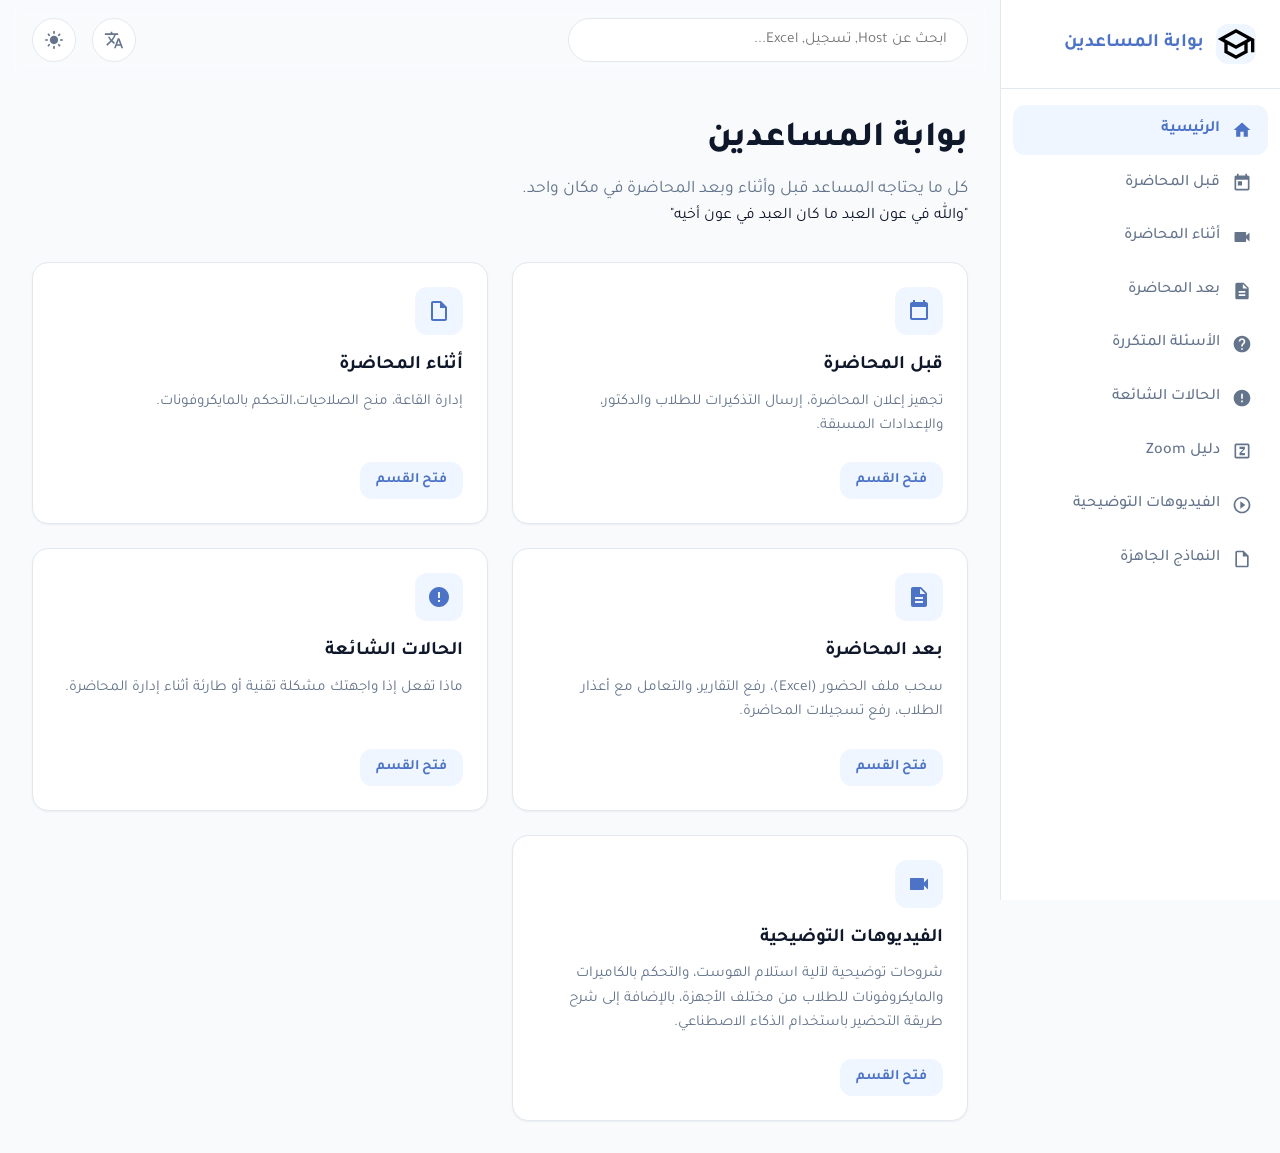
==== ميم/index.html @ 32f3542e "Update" ====
<!DOCTYPE html>
<html lang="ar" dir="rtl">
<head>
    <meta charset="UTF-8">
    <meta name="viewport" content="width=device-width, initial-scale=1.0">
    <title>بوابة المساعدين</title>
    <link rel="stylesheet" href="styles.css">
</head>
<body>

    <div class="app-container">
        
        <div class="overlay" id="dimOverlay"></div>

        <aside class="sidebar" id="sideNav">
            <div class="sidebar-header">
                <div class="sidebar-logo">
                    <svg viewBox="0 0 24 24"><path d="M12 3L1 9l4 2.18v6L12 21l7-3.82v-6l2-1.09V17h2V9L12 3zm6.82 6L12 12.72 5.18 9 12 5.28 18.82 9zM17 15.99l-5 2.73-5-2.73v-3.72l5 2.73 5-2.73v3.72z"/></svg>
                </div>
                <h2 data-i18n="portal_title">بوابة المساعدين</h2>
            </div>
            <ul class="sidebar-nav">
                <li class="nav-item active" data-target="home">
                    <svg viewBox="0 0 24 24"><path d="M10 20v-6h4v6h5v-8h3L12 3 2 12h3v8z"/></svg>
                    <span data-i18n="nav_home">الرئيسية</span>
                </li>
                <li class="nav-item" data-target="before-lecture">
                    <svg viewBox="0 0 24 24"><path d="M19 3h-1V1h-2v2H8V1H6v2H5c-1.1 0-1.99.9-1.99 2L3 19c0 1.1.89 2 2 2h14c1.1 0 2-.9 2-2V5c0-1.1-.9-2-2-2zm0 16H5V8h14v11zM7 10h5v5H7z"/></svg>
                    <span data-i18n="nav_before">قبل المحاضرة</span>
                </li>
                <li class="nav-item" data-target="during-lecture">
                    <svg viewBox="0 0 24 24"><path d="M17 10.5V7c0-.55-.45-1-1-1H4c-.55 0-1 .45-1 1v10c0 .55.45 1 1 1h12c.55 0 1-.45 1-1v-3.5l4 4v-11l-4 4z"/></svg>
                    <span data-i18n="nav_during">أثناء المحاضرة</span>
                </li>
                <li class="nav-item" data-target="after-lecture">
                    <svg viewBox="0 0 24 24"><path d="M14 2H6c-1.1 0-1.99.9-1.99 2L4 20c0 1.1.89 2 1.99 2H18c1.1 0 2-.9 2-2V8l-6-6zm2 16H8v-2h8v2zm0-4H8v-2h8v2zm-3-5V3.5L18.5 9H13z"/></svg>
                    <span data-i18n="nav_after">بعد المحاضرة</span>
                </li>
                <li class="nav-item" data-target="faq">
                    <svg viewBox="0 0 24 24"><path d="M12 2C6.48 2 2 6.48 2 12s4.48 10 10 10 10-4.48 10-10S17.52 2 12 2zm1 17h-2v-2h2v2zm2.07-7.75l-.9.92C13.45 12.9 13 13.5 13 15h-2v-.5c0-1.1.45-2.1 1.17-2.83l1.24-1.26c.37-.36.59-.86.59-1.41 0-1.1-.9-2-2-2s-2 .9-2 2H8c0-2.21 1.79-4 4-4s4 1.79 4 4c0 .88-.36 1.68-.93 2.25z"/></svg>
                    <span data-i18n="nav_faq">الأسئلة المتكررة</span>
                </li>
                <li class="nav-item" data-target="scenarios">
                    <svg viewBox="0 0 24 24"><path d="M12 2C6.48 2 2 6.48 2 12s4.48 10 10 10 10-4.48 10-10S17.52 2 12 2zm1 15h-2v-2h2v2zm0-4h-2V7h2v6z"/></svg>
                    <span data-i18n="nav_scenarios">الحالات الشائعة</span>
                </li>
                <li class="nav-item" data-target="zoom-guide">
                    <svg viewBox="0 0 24 24" fill="currentColor">
                        <path d="M19 3H5c-1.1 0-2 .9-2 2v14c0 1.1.9 2 2 2h14c1.1 0 2-.9 2-2V5c0-1.1-.9-2-2-2zm0 16H5V5h14v14z M9 7h6.5v2.5L11 14.5h4.5V17H9v-2.5L13.5 9.5H9V7z"/>
                    </svg>
                    <span data-i18n="nav_zoom">دليل Zoom</span>
                </li>
                <li class="nav-item" data-target="tutorial-videos">
                    <svg viewBox="0 0 24 24"><path d="M10 16.5l6-4.5-6-4.5v9zM12 2C6.48 2 2 6.48 2 12s4.48 10 10 10 10-4.48 10-10S17.52 2 12 2zm0 18c-4.41 0-8-3.59-8-8s3.59-8 8-8 8 3.59 8 8-3.59 8-8 8z"/></svg>
                    <span data-i18n="nav_videos">الفيديوهات التوضيحية</span>
                </li>
                <li class="nav-item" data-target="templates">
                    <svg viewBox="0 0 24 24"><path d="M14 2H6c-1.1 0-1.99.9-1.99 2L4 20c0 1.1.89 2 1.99 2H18c1.1 0 2-.9 2-2V8l-6-6zM6 20V4h7v5h5v11H6z"/></svg>
                    <span data-i18n="nav_templates">النماذج الجاهزة</span>
                </li>
            </ul>
        </aside>

        <main class="main-content">
            
            <header class="topbar">
                <button class="icon-btn menu-toggle" id="mobMenuBtn">
                    <svg viewBox="0 0 24 24"><path d="M3 18h18v-2H3v2zm0-5h18v-2H3v2zm0-7v2h18V6H3z"/></svg>
                </button>
                
                <div class="search-container">
                    <input type="text" class="search-input" id="searchField" data-i18n-placeholder="search_placeholder" placeholder="أبحث عن Host, تسجيل, Excel...">
                </div>

                <div class="topbar-actions">
                    <button class="icon-btn" id="btnLangSwitch" title="تغيير اللغة / Change Language">
                        <svg viewBox="0 0 24 24" fill="currentColor">
                            <path d="M12.87 15.07l-2.54-2.51.03-.03c1.74-1.94 2.98-4.17 3.71-6.53H17V4h-7V2H8v2H1v1.99h11.17C11.5 7.92 10.44 9.75 9 11.35 8.07 10.32 7.3 9.19 6.69 8h-2c.73 1.63 1.73 3.17 2.98 4.56l-5.09 5.02L4 19l5-5 3.11 3.11.76-2.04zM18.5 10h-2L12 22h2l1.12-3h4.75L21 22h2l-4.5-12zm-2.62 7l1.62-4.33L19.12 17h-3.24z"/>
                        </svg>
                    </button>

                    <button class="icon-btn" id="btnThemeSwitch" title="تبديل الوضع الليلي">
                        <svg class="sun-icon" viewBox="0 0 24 24"><path d="M12 7c-2.76 0-5 2.24-5 5s2.24 5 5 5 5-2.24 5-5-2.24-5-5-5zM2 13h2c.55 0 1-.45 1-1s-.45-1-1-1H2c-.55 0-1 .45-1 1s.45 1 1 1zm18 0h2c.55 0 1-.45 1-1s-.45-1-1-1h-2c-.55 0-1 .45-1 1s.45 1 1 1zM11 2v2c0 .55.45 1 1 1s1-.45 1-1V2c0-.55-.45-1-1-1s-1 .45-1 1zm0 18v2c0 .55.45 1 1 1s1-.45 1-1v-2c0-.55-.45-1-1-1s-1 .45-1 1zM5.99 4.58c-.39-.39-1.03-.39-1.41 0-.39.39-.39 1.03 0 1.41l1.06 1.06c.39.39 1.03.39 1.41 0 .39-.39.39-1.03 0-1.41L5.99 4.58zm12.37 12.37c-.39-.39-1.03-.39-1.41 0-.39.39-.39 1.03 0 1.41l1.06 1.06c.39.39 1.03.39 1.41 0 .39-.39.39-1.03 0-1.41l-1.06-1.06zm1.06-10.96c.39-.39.39-1.03 0-1.41-.39-.39-1.03-.39-1.41 0l-1.06 1.06c-.39.39-.39 1.03 0 1.41.39.39 1.03.39 1.41 0l1.06-1.06zM7.05 18.36c.39-.39.39-1.03 0-1.41-.39-.39-1.03-.39-1.41 0l-1.06 1.06c-.39.39-.39 1.03 0 1.41.39.39 1.03.39 1.41 0l1.06-1.06z"/></svg>
                    </button>
                </div>
            </header>

            <div class="pages-container">
                
                <div id="home" class="page-view active">
                    <div class="page-header">
                        <h1 data-i18n="home_title">بوابة المساعدين</h1>
                        <p data-i18n="home_desc">كل ما يحتاجه المساعد قبل وأثناء وبعد المحاضرة في مكان واحد.</p>
                        <ul data-i18n="home_quote">"والله في عون العبد ما كان العبد في عون أخيه"</ul>
                    </div>

                    <div class="cards-grid">
                        <div class="card">
                            <div class="card-icon"><svg viewBox="0 0 24 24"><path d="M19 3h-1V1h-2v2H8V1H6v2H5c-1.1 0-2 .9-2 2v14c0 1.1.9 2 2 2h14c1.1 0 2-.9 2-2V5c0-1.1-.9-2-2-2zm0 16H5V8h14v11z"/></svg></div>
                            <h3 class="card-title" data-i18n="nav_before">قبل المحاضرة</h3>
                            <p class="card-desc" data-i18n="card_before_desc">تجهيز إعلان المحاضرة، إرسال التذكيرات للطلاب والدكتور، والإعدادات المسبقة.</p>
                            <button class="card-btn" onclick="uiManager.goTo('before-lecture')" data-i18n="open_section">فتح القسم</button>
                        </div>
                        <div class="card">
                            <div class="card-icon"><svg viewBox="0 0 24 24"><path d="M14 2H6c-1.1 0-1.99.9-1.99 2L4 20c0 1.1.89 2 1.99 2H18c1.1 0 2-.9 2-2V8l-6-6zM6 20V4h7v5h5v11H6z"/></svg></div>
                            <h3 class="card-title" data-i18n="nav_during">أثناء المحاضرة</h3>
                            <p class="card-desc" data-i18n="card_during_desc">إدارة القاعة، منح الصلاحيات،التحكم بالمايكروفونات.</p>
                            <button class="card-btn" onclick="uiManager.goTo('during-lecture')" data-i18n="open_section">فتح القسم</button>
                        </div>
                        <div class="card">
                            <div class="card-icon"><svg viewBox="0 0 24 24"><path d="M14 2H6c-1.1 0-1.99.9-1.99 2L4 20c0 1.1.89 2 1.99 2H18c1.1 0 2-.9 2-2V8l-6-6zm2 16H8v-2h8v2zm0-4H8v-2h8v2zm-3-5V3.5L18.5 9H13z"/></svg></div>
                            <h3 class="card-title" data-i18n="nav_after">بعد المحاضرة</h3>
                            <p class="card-desc" data-i18n="card_after_desc">سحب ملف الحضور (Excel)، رفع التقارير، والتعامل مع أعذار الطلاب، رفع تسجيلات المحاضرة.</p>
                            <button class="card-btn" onclick="uiManager.goTo('after-lecture')" data-i18n="open_section">فتح القسم</button>
                        </div>
                        <div class="card">
                            <div class="card-icon"><svg viewBox="0 0 24 24"><path d="M12 2C6.48 2 2 6.48 2 12s4.48 10 10 10 10-4.48 10-10S17.52 2 12 2zm1 15h-2v-2h2v2zm0-4h-2V7h2v6z"/></svg></div>
                            <h3 class="card-title" data-i18n="nav_scenarios">الحالات الشائعة</h3>
                            <p class="card-desc" data-i18n="card_scenarios_desc">ماذا تفعل إذا واجهتك مشكلة تقنية أو طارئة أثناء إدارة المحاضرة.</p>
                            <button class="card-btn" onclick="uiManager.goTo('scenarios')" data-i18n="open_section">فتح القسم</button>
                        </div>
                        <div class="card">
                            <div class="card-icon"><svg viewBox="0 0 24 24"><path d="M17 10.5V7c0-.55-.45-1-1-1H4c-.55 0-1 .45-1 1v10c0 .55.45 1 1 1h12c.55 0 1-.45 1-1v-3.5l4 4v-11l-4 4z"/></svg></div>
                            <h3 class="card-title" data-i18n="nav_videos">فيديوهات توضيحية</h3>
                            <p class="card-desc" data-i18n="card_videos_desc">شروحات توضيحية لآلية استلام الهوست، والتحكم بالكاميرات والمايكروفونات للطلاب من مختلف الأجهزة، بالإضافة إلى شرح طريقة التحضير باستخدام الذكاء الاصطناعي.</p>
                            <button class="card-btn" onclick="uiManager.goTo('tutorial-videos')" data-i18n="open_section">فتح القسم</button>
                        </div>
                    </div>
                </div>

                <div id="before-lecture" class="page-view">
                    <div class="page-header">
                        <h1 data-i18n="before_page_title">قبل المحاضرة 📅</h1>
                        <p data-i18n="before_page_desc">قائمة المهام التي يجب إنجازها قبل بدء المحاضرة.</p>
                    </div>
                    <div class="cards-grid searchable-container">
                        <div class="card searchable">
                            <h3 class="card-title" data-i18n="reminders_title">إرسال التذكيرات</h3>
                            <ul style="list-style: disc; margin-right: 20px; color: var(--text-muted);">
                                <li data-i18n="reminders_l1">رسالة الإعلان: قبل المحاضرة بـ 24 ساعة.</li>
                                <li data-i18n="reminders_l2">ملصق التذكير الأول: صباح يوم المحاضرة.</li>
                                <li data-i18n="reminders_l3">ملصق التذكير الثاني: قبل المحاضرة بـ ساعة واحدة.</li>
                                <li data-i18n="reminders_l4">ملصق التذكير الثالث: قبل المحاضرة بـ نصف ساعة.</li>
                                <li data-i18n="reminders_l5">ملصق التذكير الرابع: عند بدء وقت المحاضرة.</li>
                            </ul>
                            <div class="note-box" data-i18n="reminders_note">
                                تأكد من إرسال التذكير على مجموعة الواتساب الرسمية للطلاب والبوابة الإلكتروني الخاصة بالجامعة.
                            </div>
                        </div>
                        <div class="card searchable">
                            <h3 class="card-title" data-i18n="zoom_link_title">رابط Zoom</h3>
                            <p class="card-desc" data-i18n="zoom_desc1">هل يجب إنشاء رابط Zoom جديد؟</p>
                            <p style="color: var(--text-muted);" data-i18n="zoom_desc2">لا، استخدم الرابط الثابت المخصص للمادة والذي تم تزويدك به من قبل الإدارة.</p>
                            <div class="alert-box" data-i18n="zoom_alert">
                                ممنوع مشاركة الرابط مع أي شخص خارج الدفعة.
                            </div>
                        </div>
                        <div class="card searchable">
                            <h3 class="card-title" data-i18n="talk_title">التحدث وعرض المادة</h3>
                            <p class="card-desc" data-i18n="talk_desc1">هل يطلب من المساعد التحدث؟</p>
                            <p style="color: var(--text-muted);" data-i18n="talk_desc2">دورك الأساسي هو الإدارة التقنية، التحدث يكون فقط للترحيب بالدكتور أو تنبيه الطلاب لأمر تقني.</p>
                            <div class="note-box" data-i18n="talk_note">
                                المادة العلمية (Presentation) يعرضها الدكتور من جهازه، إلا إذا طلب منك الدكتور مسبقاً عرضها نيابة عنه.
                            </div>
                        </div>
                        <div class="card searchable">
                            <h3 class="card-title" data-i18n="prep_title">التجهيز الشخصي</h3>
                            <ul style="list-style: disc; margin-right: 20px; color: var(--text-muted);">
                                <li data-i18n="prep_l1">التواجد في القاعة قبل خمس دقائق من الوقت الرسمي.</li>
                                <li data-i18n="prep_l2">التأكد من استقرار شبكة الإنترنت لديك.</li>
                            </ul>
                        </div>
                    </div>
                </div>

                <div id="during-lecture" class="page-view">
                    <div class="page-header">
                        <h1 data-i18n="during_page_title">أثناء المحاضرة 🎥</h1>
                        <p data-i18n="during_page_desc">الخطوات التنفيذية لضمان سير المحاضرة بسلاسة واحترافية.</p>
                    </div>
                    <div class="cards-grid searchable-container">
                        <div class="card searchable">
                            <div class="card-icon"><svg viewBox="0 0 24 24"><path d="M12 12c2.21 0 4-1.79 4-4s-1.79-4-4-4-4 1.79-4 4 1.79 4 4 4zm0 2c-2.67 0-8 1.34-8 4v2h16v-2c0-2.66-5.33-4-8-4z"/></svg></div>
                            <h3 class="card-title" data-i18n="host_auth_title">استلام ومنح الصلاحيات</h3>
                            <ul style="list-style: disc; margin-right: 20px; color: var(--text-muted);">
                                <li data-i18n="host_l1">تأكد أنك تمتلك صلاحية <strong>Host</strong> بمجرد دخولك القاعة.</li>
                                <li data-i18n="host_l2">عند دخول الدكتور، قم بالبحث عن اسمه فوراً وامنحه صلاحية <strong>Co-Host</strong>.</li>
                            </ul>
                        </div>
                        <div class="card searchable">
                            <div class="card-icon"><svg viewBox="0 0 24 24"><path d="M17 10.5V7c0-.55-.45-1-1-1H4c-.55 0-1 .45-1 1v10c0 .55.45 1 1 1h12c.55 0 1-.45 1-1v-3.5l4 4v-11l-4 4z"/></svg></div>
                            <h3 class="card-title" data-i18n="mic_cam_title">إغلاق الكاميرات والمايك</h3>
                            <ul style="list-style: disc; margin-right: 20px; color: var(--text-muted);">
                                <li data-i18n="mic_l1">اضغط على <strong>Host tools</strong> وتأكد من إزالة علامة الصح عن خيار <strong>"Unmute + Start video"</strong>.</li>
                                <li data-i18n="mic_l2">أغلق كاميرا أي طالب يفتحها بالخطأ فوراً من قائمة المشاركين.</li>
                            </ul>
                        </div>
                        <div class="card searchable">
                            <div class="card-icon"><svg viewBox="0 0 24 24"><path d="M12 2C6.48 2 2 6.48 2 12s4.48 10 10 10 10-4.48 10-10S17.52 2 12 2zm-2 14.5v-9l6 4.5-6 4.5z"/></svg></div>
                            <h3 class="card-title" data-i18n="record_title">التحكم بالتسجيل</h3>
                            <ul style="list-style: disc; margin-right: 20px; color: var(--text-muted);">
                                <li data-i18n="record_l1">تنبيه: رابط المحاضرة مُفعّل تلقائيًا لبدء التسجيل مع بداية وقت المحاضرة، لذا يُرجى عدم إيقاف التسجيل أو إيقافه يدويًا أثناء المحاضرة.</li>
                            </ul>
                            <div class="alert-box" data-i18n="record_alert">تأكد دائماً من ظهور أيقونة التسجيل الحمراء أعلى الشاشة.</div>
                        </div>
                        <div class="card searchable">
                            <div class="card-icon"><svg viewBox="0 0 24 24"><path d="M11.99 2C6.47 2 2 6.48 2 12s4.47 10 9.99 10C17.52 22 22 17.52 22 12S17.52 2 11.99 2zM12 20c-4.42 0-8-3.58-8-8s3.58-8 8-8 8 3.58 8 8-3.58 8-8 8zm.5-13H11v6l5.25 3.15.75-1.23-4.5-2.67z"/></svg></div>
                            <h3 class="card-title" data-i18n="end_5min_title">قبل نهاية المحاضرة بـ 5 دقائق</h3>
                            <p class="card-desc" data-i18n="end_desc">تأكد من أن صلاحية الهوست لا تزال معك.</p>
                            <div class="note-box" data-i18n="end_note">اكتب في الشات: "تذكير: تبقى 5 دقائق على نهاية الوقت، وأن الغرفة ستغلق تلقائيًا عند الدقيقة (59) من قبل وحدة الغرف الصوتية".</div>
                        </div>
                    </div>
                </div>

                <div id="after-lecture" class="page-view">
                    <div class="page-header">
                        <h1 data-i18n="after_page_title">بعد المحاضرة 📄</h1>
                        <p data-i18n="after_page_desc">الإجراءات الإدارية وتوثيق البيانات.</p>
                    </div>
                    <div class="cards-grid searchable-container">
                        <div class="card searchable">
                            <h3 class="card-title" data-i18n="excel_title">استخراج ملف الحضور (Excel)</h3>
                            <li data-i18n="excel_note_title"><strong>ملاحظات:</strong></li>
                            <ul><li data-i18n="excel_note_1">·توجد قناة في تيليجرام تُرفع فيها ملفات الحضور بصيغة Excel</li></ul>
                            <p class="card-desc" data-i18n="excel_desc">يتم الاعتماد على ملف الحضور في تعبئة التقرير</p>
                            <a href="https://t.me/+c8zBc__w1xg5NDM0" target="_blank" class="card-btn" data-i18n="excel_btn">الإنضمام لقناة التيلقرام</a>
                        </div>
                        <div class="card searchable">
                            <h3 class="card-title" data-i18n="reports_title">رفع التقارير</h3>
                            <p class="card-desc" data-i18n="reports_desc">قم بتعبئة نموذج التقرير الخاص بالمقرر، وارفق ملف الغياب والحضور.</p>
                            <div class="alert-box" data-i18n="reports_alert">يجب رفع التقرير خلال 24 ساعة كحد أقصى من انتهاء المحاضرة للأمين.</div>
                        </div>
                        <div class="card searchable">
                            <h3 class="card-title" data-i18n="upload_records_title">رفع التسجيلات</h3>
                            <p class="card-desc" data-i18n="upload_desc1">في وصف مجموعة المقرر ستجد روابط التسجيلات المرئية والصوتية الخاصة بالقسم.</p>
                            <p class="card-desc" data-i18n="upload_desc2">انسخ رابط التسجيل المطلوب، ثم أرفقه في نموذج التسجيلات، وأرفقه في مجموعة المقرر .</p>
                            <div class="alert-box">
                                <li data-i18n="upload_alert1"> يظهر كود المقرر في بداية عنوان التسجيل، والرقم الموجود في البداية يمثل رقم المحاضرة.</li>
                                <li data-i18n="upload_alert2"> في حال عدم العثور على رابط التسجيل، أبلغ أمين القسم ليتم رفع طلب التسجيل ضمن قائمة النواقص.</li>
                             </div>
                        </div>
                        <div class="card searchable">
                            <h3 class="card-title" data-i18n="excuses_title">إدارة الأعذار</h3>
                            <p class="card-desc" data-i18n="excuses_desc">أي طالب يقدم عذراً أثناء المحاضرة (مشكلة تقنية، انقطاع كهرباء)، قم بتسجيله في قسم "الملاحظات" داخل التقرير ليتم مراجعته.</p>
                        </div>
                    </div>
                </div>

                <div id="faq" class="page-view">
                    <div class="page-header">
                        <h1 data-i18n="faq_page_title">الأسئلة المتكررة ❓</h1>
                        <p data-i18n="faq_page_desc">إجابات سريعة للأسئلة الأكثر شيوعاً بين المساعدين.</p>
                    </div>
                    
                    <div class="accordion searchable-container">
                        <div class="accordion-item searchable">
                            <button class="accordion-header">
                                <span data-i18n="faq_q1">هل يمكنني مغادرة الاجتماع قبل الدكتور؟</span>
                                <svg viewBox="0 0 24 24"><path d="M7.41 8.59L12 13.17l4.59-4.58L18 10l-6 6-6-6 1.41-1.41z"/></svg>
                            </button>
                            <div class="accordion-content">
                                <div class="accordion-content-inner" data-i18n="faq_a1">
                                    يُمنع تماماً مغادرة الاجتماع قبل خروج الدكتور وإغلاق القاعة للجميع (End Meeting for All). المساعد هو أول من يدخل وآخر من يخرج.
                                </div>
                            </div>
                        </div>
                        <div class="accordion-item searchable">
                            <button class="accordion-header">
                                <span data-i18n="faq_q2">ماذا أفعل إذا انقطع الإنترنت لدي وأنا Host؟</span>
                                <svg viewBox="0 0 24 24"><path d="M7.41 8.59L12 13.17l4.59-4.58L18 10l-6 6-6-6 1.41-1.41z"/></svg>
                            </button>
                            <div class="accordion-content">
                                <div class="accordion-content-inner" data-i18n="faq_a2">
                                    نظام Zoom سيقوم بنقل صلاحية الـ Host تلقائياً للدكتور (لأنه Co-Host). حاول العودة سريعاً للقاعة واطلب من الغرف الصوتية إرجاع الصلاحية لك عبر المجموعة المخصصة للمشكلات.
                                </div>
                            </div>
                        </div>
                        <div class="accordion-item searchable">
                            <button class="accordion-header">
                                <span data-i18n="faq_q3">كيف أتعامل مع طالب يكتب تعليقات غير لائقة؟</span>
                                <svg viewBox="0 0 24 24"><path d="M7.41 8.59L12 13.17l4.59-4.58L18 10l-6 6-6-6 1.41-1.41z"/></svg>
                            </button>
                            <div class="accordion-content">
                                <div class="accordion-content-inner" data-i18n="faq_a3">
                                    قم بإزالة الطالب من القاعة فوراً (Remove) من قائمة المشاركين، والتقط صورة شاشة (Screenshot) للمحادثة، وارفقها في التقرير مع اسم الطالب للإدارة.
                                </div>
                            </div>
                        </div>
                    </div>
                </div>

                <div id="scenarios" class="page-view">
                    <div class="page-header">
                        <h1 data-i18n="scenarios_page_title">ماذا أفعل إذا... 📌</h1>
                        <p data-i18n="scenarios_page_desc">دليل الاستجابة السريعة للمواقف الطارئة.</p>
                    </div>
                    <div class="cards-grid searchable-container">
                        <div class="card searchable">
                            <h3 class="card-title" data-i18n="scen_t1">طالب فتح الكاميرا بالخطأ</h3>
                            <p class="card-desc" data-i18n="scen_d1">اذهب لقائمة Participants، ابحث عن رمز الكاميرا المفعلة واضغط "Stop Video".</p>
                        </div>
                        <div class="card searchable">
                            <h3 class="card-title" data-i18n="scen_t2">الدكتور لم يدخل الاجتماع</h3>
                            <p class="card-desc" data-i18n="scen_d2">انتظر 10 دقائق، أرسل رسالة تذكير لطيفة للدكتور على الواتساب. إذا لم يرد بعد 20 دقيقة، بلغ الإدارة واطلب من الطلاب الانتظار.</p>
                        </div>
                        <div class="card searchable">
                            <h3 class="card-title" data-i18n="scen_t3">مشكلة في مشاركة العرض</h3>
                            <p class="card-desc" data-i18n="scen_d3">تأكد أنك منحت الدكتور صلاحية Co-Host أو تأكد من إعدادات المشاركة: Security > Allow Participants to Share Screen.</p>
                        </div>
                        <div class="card searchable">
                            <h3 class="card-title" data-i18n="scen_t4">مشكلة في المايك (صدى صوت)</h3>
                            <p class="card-desc" data-i18n="scen_d4">يحدث ذلك غالباً لوجود أكثر من جهاز مفتوح في نفس المكان، اطلب من الجميع الميوت (Mute All) باستثناء الدكتور.</p>
                        </div>
                        <div class="card searchable">
                            <h3 class="card-title" data-i18n="scen_t5">لم يظهر ملف Excel لتقرير الحضور</h3>
                            <p class="card-desc" data-i18n="scen_d5">بلغ أمين القسم، ثم يقوم برفع طلب الملف ضمن النواقص في المجموعة المخصصة لذلك من قِبل وحدة الغرف الصوتية.</p>
                        </div>
                    </div>
                </div>

                <div id="zoom-guide" class="page-view">
                    <div class="page-header">
                        <h1 data-i18n="zoom_page_title">دليل أزرار Zoom 📚</h1>
                        <p data-i18n="zoom_page_desc">شرح مختصر لوظائف الواجهة.</p>
                    </div>
                    
                    <div class="cards-grid searchable-container">
                        <div class="card searchable">
                            <div class="zoom-key" style="color: #ef4444;">
                              <svg viewBox="0 0 24 24"><path d="M12 2C6.48 2 2 6.48 2 12s4.48 10 10 10 10-4.48 10-10S17.52 2 12 2zm1 15h-2v-2h2v2zm0-4h-2V7h2v6z"/></svg>
                              <span style="color: #ef4444;"><strong>Host</strong></span>
                        </div>
                        <p class="card-desc" data-i18n="z_host_desc">لاستلام صلاحية <strong>الهوست</strong> أدخل الرمز الموحد: <strong>147369</strong>.</p>
                        <div class="note-box" data-i18n="z_host_note">الفرق بين Host وCo-Host:<br><ul><strong>Host:</strong> يمتلك كامل صلاحيات إدارة الاجتماع، مثل التحكم بالمايكات والكاميرات، إدارة الشات، التسجيل، وإنهاء الاجتماع.</ul><br><ul><strong>Co-Host:</strong> يساعد في إدارة الاجتماع، ويملك معظم صلاحيات الهوست، لكنه لا يستطيع تغيير إعدادات الاجتماع الأساسية أو إنهاءه بالكامل.</ul></div>
                        </div>
                    
                        <div class="card searchable">
                            <div class="zoom-key">
                                <svg viewBox="0 0 24 24"><path d="M12 14c1.66 0 2.99-1.34 2.99-3L15 5c0-1.66-1.34-3-3-3S9 3.34 9 5v6c0 1.66 1.34 3 3 3zm5.3-3c0 3-2.54 5.1-5.3 5.1S6.7 14 6.7 11H5c0 3.41 2.72 6.23 6 6.72V21h2v-3.28c3.28-.48 6-3.3 6-6.72h-1.7z"/></svg>
                                <span>Mute / Unmute</span>
                            </div>
                            <p class="card-desc" data-i18n="z_mute_desc">لفتح وإغلاق المايكروفون الخاص بك. استخدم السهم بجانبه لتغيير إعدادات السماعات والمايك.</p>
                        </div>

                        <div class="card searchable">
                            <div class="zoom-key">
                                <svg viewBox="0 0 24 24"><path d="M16 11c1.66 0 2.99-1.34 2.99-3S17.66 5 16 5c-1.66 0-3 1.34-3 3s1.34 3 3 3zm-8 0c1.66 0 2.99-1.34 2.99-3S9.66 5 8 5C6.34 5 5 6.34 5 8s1.34 3 3 3zm0 2c-2.33 0-7 1.17-7 3.5V19h14v-2.5c0-2.33-4.67-3.5-7-3.5zm8 0c-.29 0-.62.02-.97.05 1.16.84 1.97 1.97 1.97 3.45V19h6v-2.5c0-2.33-4.67-3.5-7-3.5z"/></svg>
                                <span>Participants</span>
                            </div>
                            <p class="card-desc" data-i18n="z_part_desc">لفتح قائمة المشاركين. من هنا يمكنك استخدام أزرار <strong>Mute All</strong> والبحث عن أسماء الطلاب والدكتور.</p>
                        </div>

                        <div class="card searchable">
                            <div class="zoom-key">
                                <svg viewBox="0 0 24 24"><path d="M12 14c1.66 0 2.99-1.34 2.99-3L15 5c0-1.66-1.34-3-3-3S9 3.34 9 5v6c0 1.66 1.34 3 3 3zm5.3-3c0 3-2.54 5.1-5.3 5.1S6.7 14 6.7 11H5c0 3.41 2.72 6.23 6 6.72V21h2v-3.28c3.28-.48 6-3.3 6-6.72h-1.7z"/></svg>
                                <span>Start Share</span>
                            </div>
                            <p class="card-desc" data-i18n="z_share_desc">لبدء مشاركة الشاشة <br> <strong>Screen sharing</strong> لمشاركة الشاشة بالكامل </p>
                        </div>

                        <div class="card searchable">
                            <div class="zoom-key" style="color: #ef4444;">
                                <svg viewBox="0 0 24 24"><path d="M12 2C6.47 2 2 6.47 2 12s4.47 10 10 10 10-4.47 10-10S17.53 2 12 2zm5 13.59L15.59 17 12 13.41 8.41 17 7 15.59 10.59 12 7 8.41 8.41 7 12 10.59 15.59 7 17 8.41 13.41 12 17 15.59z"/></svg>
                                <span style="color: #ef4444;">End Meeting</span>
                            </div>
                            <p class="card-desc" data-i18n="z_end_desc">الزر الأحمر الزاوية لإنهاء القاعة. اختر دائماً <strong>End Meeting for All</strong> لإخراج الجميع وإغلاق القاعة رسمياً.</p>
                        </div>
                    </div>
                </div>

                <div id="tutorial-videos" class="page-view">
                    <div class="page-header">
                        <h1 data-i18n="videos_page_title">الفيديوهات التوضيحية 🎥</h1>
                        <p data-i18n="videos_page_desc">شروحات مرئية لحل المشاكل التقنية مقسمة حسب نوع الجهاز.</p>
                    </div>
                    
                <div class="accordion searchable-container">
   
    <div class="accordion-item searchable">
        <button class="accordion-header">
            <span data-i18n="vid_acc1">شروحات أجهزة Apple</span>
            <svg viewBox="0 0 24 24"><path d="M7.41 8.59L12 13.17l4.59-4.58L18 10l-6 6-6-6 1.41-1.41z"/></svg>
        </button>
        <div class="accordion-content">
            <div class="accordion-content-inner">
                <div class="card" style="margin-top: 15px;">
                    <h3 class="card-title" data-i18n="vid_c1_t1">طريقة أخذ الـHost وإغلاق المايك والكاميرا للطلاب</h3>
                    <p class="card-desc" data-i18n="vid_c1_d1">شرح خطوة بخطوة لكيفية الانضمام في الآيفون.</p>
                    <button class="card-btn open-video-modal" data-video="video/ايفون.mp4" data-i18n="vid_btn">شاهد الفيديو</button>
                    
                    <p class="card-desc" data-i18n="vid_c1_d2" style="margin-top: 15px;">شرح خطوة بخطوة لكيفية الانضمام في الآيباد.</p>
                    <button class="card-btn open-video-modal" data-video="video/ايباد.mp4" data-i18n="vid_btn">شاهد الفيديو</button>
                </div>
            </div>
        </div>
    </div>

    <div class="accordion-item searchable">
        <button class="accordion-header">
            <span data-i18n="vid_acc2">شروحات أجهزة Android</span>
            <svg viewBox="0 0 24 24"><path d="M7.41 8.59L12 13.17l4.59-4.58L18 10l-6 6-6-6 1.41-1.41z"/></svg>
        </button>
        <div class="accordion-content">
            <div class="accordion-content-inner">
                <div class="card" style="margin-top: 15px;">
                    <h3 class="card-title" data-i18n="vid_c2_t1">طريقة أخذ الـHost وإغلاق المايك والكاميرا للطلاب</h3>
                    <p class="card-desc" data-i18n="vid_c2_d1">شرح خطوة بخطوة لكيفية الانضمام في الجوال.</p>
                    <button class="card-btn open-video-modal" data-video="video/جوال.mp4" data-i18n="vid_btn">شاهد الفيديو</button>
                    
                    <p class="card-desc" data-i18n="vid_c2_d2" style="margin-top: 15px;">شرح خطوة بخطوة لكيفية الانضمام في التابلت.</p>
                    <button class="card-btn open-video-modal" data-video="video/تابلت.mp4" data-i18n="vid_btn">شاهد الفيديو</button>
                </div>
            </div>
        </div>
    </div>

    <div class="accordion-item searchable">
        <button class="accordion-header">
            <span data-i18n="vid_acc3">شروحات اللابتوب (Windows)</span>
            <svg viewBox="0 0 24 24"><path d="M7.41 8.59L12 13.17l4.59-4.58L18 10l-6 6-6-6 1.41-1.41z"/></svg>
        </button>
        <div class="accordion-content">
            <div class="accordion-content-inner">
                <div class="card" style="margin-top: 15px;">
                    <h3 class="card-title" data-i18n="vid_c3_t1">طريقة أخذ الـHost وإغلاق المايك والكاميرا للطلاب</h3>
                    <p class="card-desc" data-i18n="vid_c3_d1">شرح خطوة بخطوة لكيفية الانضمام من جهاز الكمبيوتر.</p>
                    <button class="card-btn open-video-modal" data-video="video/لابتوب.mp4" data-i18n="vid_btn">شاهد الفيديو</button>
                </div>
            </div>
        </div>
    </div>

    <div class="accordion-item searchable">
        <button class="accordion-header">
            <span data-i18n="vid_acc4">شرح لطريقة التحضير بإستخدام الذكاء الاصطناعي</span>
            <svg viewBox="0 0 24 24"><path d="M7.41 8.59L12 13.17l4.59-4.58L18 10l-6 6-6-6 1.41-1.41z"/></svg>
        </button>
        <div class="accordion-content">
            <div class="accordion-content-inner">
                <div class="card" style="margin-top: 15px;">
                    <p class="card-desc" data-i18n="vid_c4_d1"><strong>ملف الكود المستخدم في الشرح</strong></p>
                    <a href="https://drive.google.com/uc?export=download&id=1Ry-OUg_gLHtKJjv931es1dcL2YW9od3x" class="card-btn" download data-i18n="vid_btn_down"> تنزيل الملف</a>
                    
                    <p class="card-desc" data-i18n="vid_c4_d2" style="margin-top: 15px;"><strong>شرح توضيحي خطوة بخطوة لكيفية التحضير</strong></p>
                    <button class="card-btn open-video-modal" data-video="video/شرح التحضير.mp4" data-i18n="vid_btn">شاهد الفيديو</button>
                </div>
            </div>
        </div>
    </div>
</div>
</div>

                <div id="templates" class="page-view">
                    <div class="page-header">
                        <h1 data-i18n="templates_page_title">النماذج الجاهزة 📝</h1>
                        <p data-i18n="templates_page_desc">انسخ النماذج بضغطة زر.</p>
                    </div>
                    
                    <div class="cards-grid searchable-container">
                        
                        <div class="card searchable">
                            <h3 class="card-title" data-i18n="tpl_t1">إعلان المحاضرة</h3>
                            <div id="msgBlock1" data-i18n="tpl_b1" style="white-space: pre-wrap; background: var(--bg-hover); padding: 12px; border-radius: 8px; margin-bottom: 16px; color: var(--text-main); font-size: 0.95rem; border: 1px dashed var(--border-color);">*            *`📢 إعـــــــــلان` 📢*

*🔸 محاضرات يوم:*

*🔹 القسم* : 
*🔸 المرحلة* : 
*🔹 المادة* : 
*🔸 `كود المادة:`*
*🔸الدكتور* : 
*🔹الوقت* : 
*🔸 القاعة* : 
*🔹 مدة المحاضرة* :  

*الرابط* 🔗


🔒 : Meeting ID : 
Passcode :
</div>
                            <button class="card-btn" onclick="copyBoxData(this, 'msgBlock1')">
                                <svg viewBox="0 0 24 24" style="width: 18px; height: 18px; fill: currentColor; margin-left: 5px;"><path d="M16 1H4c-1.1 0-2 .9-2 2v14h2V3h12V1zm3 4H8c-1.1 0-2 .9-2 2v14c0 1.1.9 2 2 2h11c1.1 0 2-.9 2-2V7c0-1.1-.9-2-2-2zm0 16H8V7h11v14z"/></svg>
                                <span data-i18n="copy_text">نسخ النص</span>
                            </button>
                        </div>

                        <div class="card searchable">
                            <h3 class="card-title" data-i18n="tpl_t2">تقرير المحاضرة المعتاد</h3>
                            <div id="msgBlock2" data-i18n="tpl_b2" style="white-space: pre-wrap; background: var(--bg-hover); padding: 12px; border-radius: 8px; margin-bottom: 16px; color: var(--text-main); font-size: 0.95rem; border: 1px dashed var(--border-color);">*📄تقرير محاضرة :* 
*♦️المرحلة:*
*♦️القسم:*
*♦️أمين القسم :*
*♦️اسم المادة :*
*♦️كود المادة :*
*♦️مساعد المادة :*
___________
*▫️اليوم:* 
*▫️التاريخ :*
*▫️ الدكتور :*
 *رقم المحاضرة:*
*▫️موعد المحاضرة:*
*▪️القاعة:*
___________
▪️ *حالة المحاضره (هل تمت أو لا):*
▫️ *حضر الدكتور في(وقته، تأخر):* 
▪️ *النت (ضعيف،ممتاز،جيد):* 
▫️ *عرض المادة (تم،لا):*

*ملاحظات:*

 ___________
*ملاحظات الغياب:*
 *▫️ العدد الكلي :*
*▪️عدد الحضور :*
 *▪️عدد الغياب  :* 
⏲️ *تصنيف الغياب*⏲
1️⃣ *الغياب بدون عذر* : 


2️⃣ *الغائب بعذر* : 


3️⃣ *الحاضرين أقل من الوقت* : 


*والله ولي التوفيق* 
</div>
                            <button class="card-btn" onclick="copyBoxData(this, 'msgBlock2')">
                                <svg viewBox="0 0 24 24" style="width: 18px; height: 18px; fill: currentColor; margin-left: 5px;"><path d="M16 1H4c-1.1 0-2 .9-2 2v14h2V3h12V1zm3 4H8c-1.1 0-2 .9-2 2v14c0 1.1.9 2 2 2h11c1.1 0 2-.9 2-2V7c0-1.1-.9-2-2-2zm0 16H8V7h11v14z"/></svg>
                                <span data-i18n="copy_text">نسخ النص</span>
                            </button>
                        </div>

                        <div class="card searchable">
                              <h3 class="card-title" data-i18n="tpl_t3">تقرير الغياب</h3>
                   <div id="msgBlock3" data-i18n="tpl_b3" style="white-space: pre-wrap; background: var(--bg-hover); padding: 12px; border-radius: 8px; margin-bottom: 16px; color: var(--text-main); font-size: 0.95rem; border: 1px dashed var(--border-color);">*📄 تقرير غياب :* 

*🔹القسم :*
*🔹أمينة القسم:* 
*🔹نائبة الأمينة القسم:*
*🔹المادة:* 
*🔹مساعد المادة:* 
➖➖➖➖➖➖➖➖
*▫️اليوم :* 
*▫️التاريخ:* 
*▫️رقم المحاضرة :* 
➖➖➖➖➖➖➖➖
*♦️اسماء الغائبين بغير عذر :*

*♦️ الحاضرين أقل من الوقت المحسوب :* 

➖➖➖➖➖➖➖➖➖➖➖➖
*❗ لكل غياب خصم [ 2 ]  درجات*
*❗الغياب 3 محاضرات يُدرج  في قائمة الإنذار*
*❗الغياب 4 محاضرات يؤدي إلى الحرمان*
`⚠️ نؤكد على الالتزام التام بالحضور وتحمّل المسؤولية الأكاديمية`
📩 في حال وجود عذر:
يُقدم إلى أمينة القسم
@
</div>
                  <button class="card-btn" onclick="copyBoxData(this, 'msgBlock3')">
                      <svg viewBox="0 0 24 24" style="width: 18px; height: 18px; fill: currentColor; margin-left: 5px;"><path d="M16 1H4c-1.1 0-2 .9-2 2v14h2V3h12V1zm3 4H8c-1.1 0-2 .9-2 2v14c0 1.1.9 2 2 2h11c1.1 0 2-.9 2-2V7c0-1.1-.9-2-2-2zm0 16H8V7h11v14z"/></svg>
                      <span data-i18n="copy_text">نسخ النص</span>
                      </button>
                    </div>


                    </div>
                </div>

                <div id="search-results-view" class="page-view">
                    <div class="page-header">
                        <h1 data-i18n="search_page_title">نتائج البحث 🔍</h1>
                        <p id="searchStatusInfo" data-i18n="search_status_initial">يتم عرض النتائج...</p>
                    </div>
                    <div id="resultsGridArea" class="cards-grid">
                        </div>
                </div>

            </div>
        </main>
    </div>

    <div id="videoModal" class="custom-video-modal">
        <div class="modal-content-box">
            <span class="close-modal-btn">&times;</span>
            <video id="modalVideoPlayer" controls muted playsinline>
                <source src="" type="video/mp4">
                <span data-i18n="video_not_supported">متصفحك لا يدعم تشغيل الفيديوهات.</span>
            </video>
        </div>
    </div>

    <button class="back-to-top" id="btnScrollUp" title="العودة للأعلى">
        <svg viewBox="0 0 24 24" width="24" height="24" fill="currentColor"><path d="M4 12l1.41 1.41L11 7.83V20h2V7.83l5.58 5.59L20 12l-8-8-8 8z"/></svg>
    </button>

    <script src="script.js"></script>
</body>
</html>
---- ميم/styles.css ----
@import url('https://fonts.googleapis.com/css2?family=Tajawal:wght@300;400;500;700;800&display=swap');

:root {
    --bg-body: #f8fafc;
    --bg-surface: #ffffff;
    --bg-sidebar: #ffffff;
    --bg-hover: #f1f5f9;
    --text-main: #0f172a;
    --text-muted: #64748b;
    --primary-color: #4d73c7;
    --primary-hover: #2d4a99;
    --primary-light: #eff6ff;
    --border-color: #e2e8f0;
    --shadow-sm: 0 1px 2px 0 rgba(0, 0, 0, 0.05);
    --shadow-md: 0 4px 6px -1px rgba(0, 0, 0, 0.1), 0 2px 4px -1px rgba(0, 0, 0, 0.06);
    --shadow-lg: 0 10px 15px -3px rgba(0, 0, 0, 0.1), 0 4px 6px -2px rgba(0, 0, 0, 0.05);
    --note-bg: #fffbeb;
    --note-border: #f59e0b;
    --alert-bg: #fef2f2;
    --alert-border: #ef4444;
    --radius-md: 12px;
    --radius-lg: 16px;
    --transition: all 0.3s cubic-bezier(0.4, 0, 0.2, 1);
}

[data-theme="dark"] {
    --bg-body: #0f172a;
    --bg-surface: #1e293b;
    --bg-sidebar: #1e293b;
    --bg-hover: #334155;
    --text-main: #f8fafc;
    --text-muted: #94a3b8;
    --primary-color: #668ece;
    --primary-hover: #6595d0;
    --primary-light: #364674;
    --border-color: #334155;
    --shadow-sm: 0 1px 2px 0 rgba(0, 0, 0, 0.5);
    --shadow-md: 0 4px 6px -1px rgba(0, 0, 0, 0.4);
    --note-bg: #422006;
    --note-border: #f59e0b;
    --alert-bg: #450a0a;
    --alert-border: #ef4444;
}
* {
    margin: 0;
    padding: 0;
    box-sizing: border-box;
    font-family: 'Tajawal', system-ui, -apple-system, sans-serif;
}

body {
    background-color: var(--bg-body);
    color: var(--text-main);
    line-height: 1.6;
    overflow-x: hidden;
    transition: background-color var(--transition), color var(--transition);
}

a { text-decoration: none; color: inherit; }
ul { list-style: none; }
button { cursor: pointer; border: none; background: none; font-family: inherit; }

.app-container {
    display: flex;
    min-height: 100vh;
}

.sidebar {
    width: 280px;
    background-color: var(--bg-sidebar);
    border-left: 1px solid var(--border-color);
    position: fixed;
    top: 0;
    bottom: 0;
    right: 0;
    z-index: 100;
    display: flex;
    flex-direction: column;
    transition: transform var(--transition), background-color var(--transition);
}

.sidebar-header {
    padding: 24px;
    border-bottom: 1px solid var(--border-color);
    display: flex;
    align-items: center;
    gap: 12px;
}

.sidebar-logo {
    width: 40px;
    height: 40px;
    background: var(--primary-light);
    color: var(--primary-color);
    border-radius: var(--radius-md);
    display: flex;
    align-items: center;
    justify-content: center;
}

.sidebar-header h2 {
    font-size: 1.2rem;
    font-weight: 700;
    color: var(--primary-color);
}

.sidebar-nav {
    padding: 16px 12px;
    flex-grow: 1;
    overflow-y: auto;
}

.nav-item {
    display: flex;
    align-items: center;
    gap: 12px;
    padding: 12px 16px;
    margin-bottom: 4px;
    border-radius: var(--radius-md);
    color: var(--text-muted);
    font-weight: 500;
    transition: var(--transition);
    cursor: pointer;
}

.nav-item svg { width: 20px; height: 20px; fill: currentColor; }

.nav-item:hover {
    background-color: var(--bg-hover);
    color: var(--text-main);
}

.nav-item.active {
    background-color: var(--primary-light);
    color: var(--primary-color);
    font-weight: 700;
}

.main-content {
    flex-grow: 1;
    margin-right: 280px; 
    display: flex;
    flex-direction: column;
    min-height: 100vh;
}

.topbar {
    height: 80px;
    background-color: var(--bg-body);
    position: sticky;
    top: 0;
    z-index: 90;
    display: flex;
    align-items: center;
    justify-content: space-between;
    padding: 0 32px;
    backdrop-filter: blur(10px);
    background-color: rgba(var(--bg-body), 0.8);
}

.search-container {
    position: relative;
    width: 100%;
    max-width: 400px;
}

.search-container svg {
    position: absolute;
    right: 16px;
    top: 50%;
    transform: translateY(-50%);
    width: 20px;
    height: 20px;
    fill: var(--text-muted);
}

.search-input {
    width: 100%;
    padding: 12px 20px 12px 48px;
    border-radius: 30px;
    border: 1px solid var(--border-color);
    background-color: var(--bg-surface);
    color: var(--text-main);
    font-size: 0.95rem;
    outline: none;
    transition: var(--transition);
}

.search-input:focus {
    border-color: var(--primary-color);
    box-shadow: 0 0 0 3px var(--primary-light);
}

.topbar-actions {
    display: flex;
    align-items: center;
    gap: 16px;
}

.icon-btn {
    width: 44px;
    height: 44px;
    border-radius: 50%;
    background-color: var(--bg-surface);
    border: 1px solid var(--border-color);
    color: var(--text-muted);
    display: flex;
    align-items: center;
    justify-content: center;
    transition: var(--transition);
}

.icon-btn:hover {
    color: var(--primary-color);
    border-color: var(--primary-color);
}

.icon-btn svg { width: 20px; height: 20px; fill: currentColor; }

.menu-toggle { display: none; }

.pages-container {
    padding: 32px;
    flex-grow: 1;
}

.cards-grid {
    display: grid;
    grid-template-columns: repeat(auto-fill, minmax(300px, 1fr));
    gap: 24px;
    margin-top: 24px;
}

.card {
    background-color: var(--bg-surface);
    border: 1px solid var(--border-color);
    border-radius: var(--radius-lg);
    padding: 24px;
    box-shadow: var(--shadow-sm);
    transition: var(--transition);
    display: flex;
    flex-direction: column;
    height: 100%;
}

.custom-video-modal {
    display: none; 
    position: fixed;
    z-index: 9999;
    left: 0;
    top: 0;
    width: 100%;
    height: 100%;
    background-color: rgba(0, 0, 0, 0.7); 
    backdrop-filter: blur(5px); 
    align-items: center;
    justify-content: center;
    opacity: 0;
    transition: opacity 0.3s ease;
}

/* إظهار النافذة */
.custom-video-modal.show-modal {
    display: flex;
    opacity: 1;
}

.modal-content-box {
    position: relative;
    background-color: #ffffff; 
    border-radius: 12px;
    padding: 20px;
    padding-top: 40px;
    width: 90%;
    max-width: 800px;
    box-shadow: 0 10px 30px rgba(0, 0, 0, 0.5);
    text-align: center;
}

@media (prefers-color-scheme: dark) {
    .modal-content-box {
        background-color: #1e1e1e; 
        box-shadow: 0 10px 30px rgba(0, 0, 0, 0.8);
    }
}


.close-modal-btn {
    position: absolute;
    top: 10px;
    right: 15px;
    color: #888;
    font-size: 28px;
    font-weight: bold;
    cursor: pointer;
    transition: color 0.2s ease;
}

.close-modal-btn:hover {
    color: #ff4757; 
}

#modalVideoPlayer {
    width: 100%;
    height: auto; 
    max-height: 80vh; 
    object-fit: contain; 
    border-radius: 8px;
    background-color: #000;
    outline: none;
    display: block; 
}

.card:hover {
    transform: translateY(-5px);
    box-shadow: var(--shadow-md);
    border-color: var(--primary-light);
}

.card-icon {
    width: 48px;
    height: 48px;
    background-color: var(--primary-light);
    color: var(--primary-color);
    border-radius: var(--radius-md);
    display: flex;
    align-items: center;
    justify-content: center;
    margin-bottom: 16px;
}

.card-icon svg { width: 24px; height: 24px; fill: currentColor; }

.card-title {
    font-size: 1.2rem;
    font-weight: 700;
    margin-bottom: 8px;
    color: var(--text-main);
}

.card-desc {
    color: var(--text-muted);
    font-size: 0.95rem;
    margin-bottom: 24px;
    flex-grow: 1;
}

.card-btn {
    display: inline-flex;
    align-items: center;
    gap: 8px;
    background-color: var(--primary-light);
    color: var(--primary-color);
    padding: 10px 16px;
    border-radius: var(--radius-md);
    font-weight: 600;
    font-size: 0.9rem;
    transition: var(--transition);
    align-self: flex-start;
}

.card-btn:hover {
    background-color: var(--primary-color);
    color: #fff;
}

.note-box {
    background-color: var(--note-bg);
    border-right: 4px solid var(--note-border);
    padding: 16px;
    border-radius: 8px 0 0 8px;
    margin-top: 16px;
    font-size: 0.9rem;
    color: var(--text-main);
}

.alert-box {
    background-color: var(--alert-bg);
    border-right: 4px solid var(--alert-border);
    padding: 16px;
    border-radius: 8px 0 0 8px;
    margin-top: 16px;
    font-size: 0.9rem;
    color: var(--text-main);
}

.accordion {
    margin-top: 24px;
    display: flex;
    flex-direction: column;
    gap: 16px;
}

.accordion-item {
    background-color: var(--bg-surface);
    border: 1px solid var(--border-color);
    border-radius: var(--radius-md);
    overflow: hidden;
}

.accordion-header {
    width: 100%;
    text-align: right;
    padding: 20px;
    font-size: 1.1rem;
    font-weight: 600;
    color: var(--text-main);
    display: flex;
    justify-content: space-between;
    align-items: center;
    background: none;
    transition: var(--transition);
}

.accordion-header:hover { background-color: var(--bg-hover); }

.accordion-header svg {
    width: 20px; height: 20px; fill: var(--text-muted);
    transition: transform 0.3s ease;
}

.accordion-item.active .accordion-header svg { transform: rotate(180deg); }

.accordion-content {
    max-height: 0;
    overflow: hidden;
    transition: max-height 0.3s ease-out;
    background-color: var(--bg-surface);
}

.accordion-content-inner {
    padding: 0 20px 20px 20px;
    color: var(--text-muted);
    line-height: 1.8;
}

.page-header {
    margin-bottom: 32px;
    animation: fadeInDown 0.5s ease-out;
}

.page-header h1 {
    font-size: 2.2rem;
    font-weight: 800;
    color: var(--text-main);
    margin-bottom: 8px;
}

.page-header p {
    font-size: 1.1rem;
    color: var(--text-muted);
}

.back-to-top {
    position: fixed;
    bottom: 30px;
    left: 30px;
    width: 50px;
    height: 50px;
    border-radius: 50%;
    background-color: var(--primary-color);
    color: white;
    display: flex;
    align-items: center;
    justify-content: center;
    box-shadow: var(--shadow-lg);
    opacity: 0;
    visibility: hidden;
    transition: var(--transition);
    z-index: 99;
}

.back-to-top.visible {
    opacity: 1;
    visibility: visible;
}

.back-to-top:hover {
    transform: translateY(-5px);
    background-color: var(--primary-hover);
}

.page-view {
    display: none;
    animation: fadeIn 0.4s ease-out;
}

.page-view.active { display: block; }

.overlay {
    position: fixed; top: 0; left: 0; right: 0; bottom: 0;
    background-color: rgba(0,0,0,0.5); z-index: 95;
    display: none; opacity: 0; transition: opacity 0.3s ease;
}

@media (max-width: 992px) {
    .sidebar { transform: translateX(100%); } 
    .sidebar.open { transform: translateX(0); box-shadow: var(--shadow-lg); }
    .main-content { margin-right: 0; }
    .menu-toggle { display: flex; }
    .overlay.active { display: block; opacity: 1; }
    .topbar { padding: 0 16px; }
    .pages-container { padding: 24px 16px; }
}

@keyframes fadeIn { from { opacity: 0; transform: translateY(10px); } to { opacity: 1; transform: translateY(0); } }
@keyframes fadeInDown { from { opacity: 0; transform: translateY(-10px); } to { opacity: 1; transform: translateY(0); } }

.zoom-key {
    display: flex; align-items: center; gap: 12px; padding: 12px;
    background: var(--bg-hover); border-radius: 8px; margin-bottom: 8px;
}
.zoom-key svg { width: 24px; height: 24px; fill: var(--text-main); }
.zoom-key span { font-weight: 600; font-family: monospace; }

[dir="ltr"] .sidebar {
    right: auto;
    left: 0;
    border-left: none;
    border-right: 1px solid var(--border-color);
}
[dir="ltr"] .main-content {
    margin-right: 0;
    margin-left: 280px;
}
[dir="ltr"] .search-container svg {
    right: auto;
    left: 16px;
}
[dir="ltr"] .search-input {
    padding: 12px 48px 12px 20px;
}
[dir="ltr"] .note-box, 
[dir="ltr"] .alert-box {
    border-right: none;
    border-left: 4px solid var(--note-border);
    border-radius: 0 8px 8px 0;
}
[dir="ltr"] .accordion-header {
    text-align: left;
}
[dir="ltr"] ul[style*="margin-right"] {
    margin-right: 0 !important;
    margin-left: 20px !important;
}

@media (max-width: 992px) {
    [dir="ltr"] .sidebar { transform: translateX(-100%); }
    [dir="ltr"] .sidebar.open { transform: translateX(0); }
    [dir="ltr"] .main-content { margin-left: 0; }
}

.custom-video-modal {
    display: none; 
    position: fixed;
    z-index: 9999;
    left: 0;
    top: 0;
    width: 100%;
    height: 100%;
    background-color: rgba(0, 0, 0, 0.7); 
    backdrop-filter: blur(5px); 
    align-items: center;
    justify-content: center;
    opacity: 0;
    transition: opacity 0.3s ease;
}

.custom-video-modal.show-modal {
    display: flex;
    opacity: 1;
}

.modal-content-box {
    position: relative;
    background-color: #ffffff; 
    border-radius: 12px;
    padding: 20px;
    padding-top: 40px;
    width: 90%;
    max-width: 800px;
    box-shadow: 0 10px 30px rgba(0, 0, 0, 0.5);
    text-align: center;
}

@media (prefers-color-scheme: dark) {
    .modal-content-box {
        background-color: #1e1e1e; 
        box-shadow: 0 10px 30px rgba(0, 0, 0, 0.8);
    }
}
[data-theme="dark"] .modal-content-box {
    background-color: var(--bg-card, #1e1e1e);
}

.close-modal-btn {
    position: absolute;
    top: 10px;
    right: 15px;
    color: #888;
    font-size: 28px;
    font-weight: bold;
    cursor: pointer;
    transition: color 0.2s ease;
}

.close-modal-btn:hover {
    color: #ff4757;
}

#modalVideoPlayer {
    width: 100%;
    max-height: 70vh;
    border-radius: 8px;
    background-color: #000;
    outline: none;
}
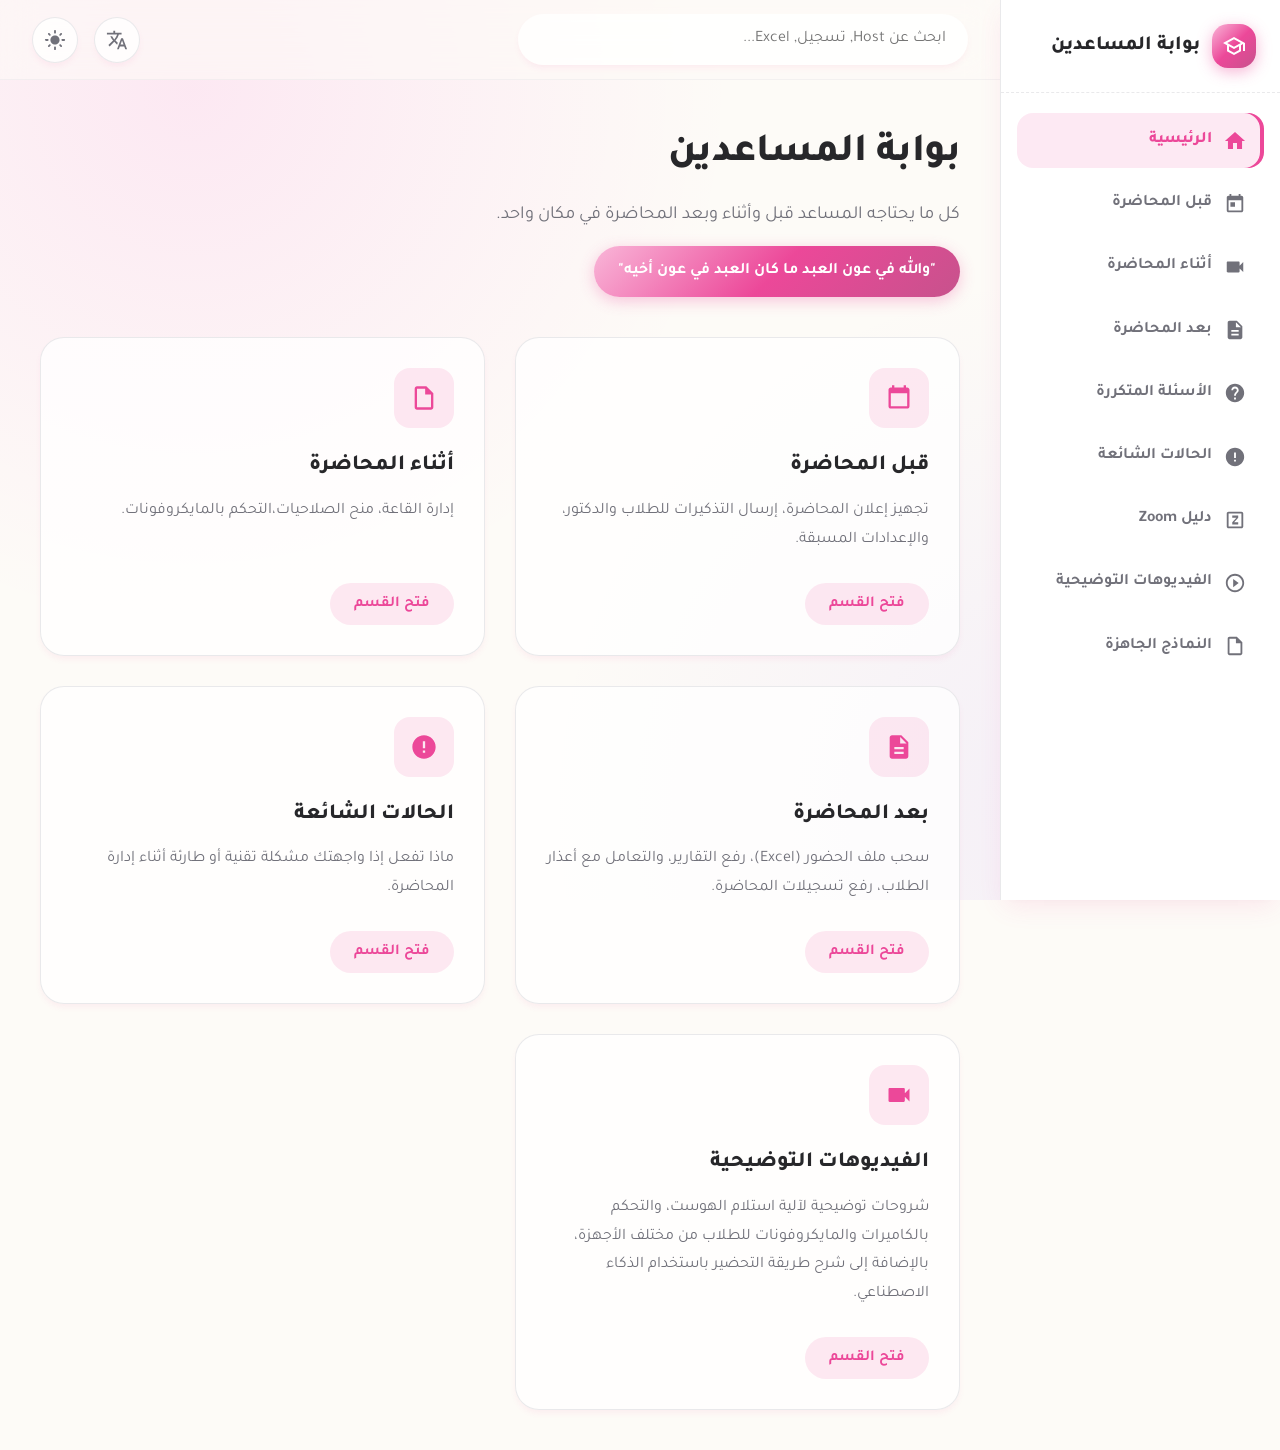
==== commit 0199d5ac: "Update" ====
--- a/ميم/index.html
+++ b/ميم/index.html
@@ -91,7 +91,7 @@
                     <div class="page-header">
                         <h1 data-i18n="home_title">بوابة المساعدين</h1>
                         <p data-i18n="home_desc">كل ما يحتاجه المساعد قبل وأثناء وبعد المحاضرة في مكان واحد.</p>
-                        <ul data-i18n="home_quote">"والله في عون العبد ما كان العبد في عون أخيه"</ul>
+                        <ul data-i18n="home_quote" class="quote-text">"والله في عون العبد ما كان العبد في عون أخيه"</ul>
                     </div>
 
                     <div class="cards-grid">
@@ -136,7 +136,7 @@
                     <div class="cards-grid searchable-container">
                         <div class="card searchable">
                             <h3 class="card-title" data-i18n="reminders_title">إرسال التذكيرات</h3>
-                            <ul style="list-style: disc; margin-right: 20px; color: var(--text-muted);">
+                            <ul class="custom-list">
                                 <li data-i18n="reminders_l1">رسالة الإعلان: قبل المحاضرة بـ 24 ساعة.</li>
                                 <li data-i18n="reminders_l2">ملصق التذكير الأول: صباح يوم المحاضرة.</li>
                                 <li data-i18n="reminders_l3">ملصق التذكير الثاني: قبل المحاضرة بـ ساعة واحدة.</li>
@@ -150,7 +150,7 @@
                         <div class="card searchable">
                             <h3 class="card-title" data-i18n="zoom_link_title">رابط Zoom</h3>
                             <p class="card-desc" data-i18n="zoom_desc1">هل يجب إنشاء رابط Zoom جديد؟</p>
-                            <p style="color: var(--text-muted);" data-i18n="zoom_desc2">لا، استخدم الرابط الثابت المخصص للمادة والذي تم تزويدك به من قبل الإدارة.</p>
+                            <p class="custom-list-text" data-i18n="zoom_desc2">لا، استخدم الرابط الثابت المخصص للمادة والذي تم تزويدك به من قبل الإدارة.</p>
                             <div class="alert-box" data-i18n="zoom_alert">
                                 ممنوع مشاركة الرابط مع أي شخص خارج الدفعة.
                             </div>
@@ -158,14 +158,14 @@
                         <div class="card searchable">
                             <h3 class="card-title" data-i18n="talk_title">التحدث وعرض المادة</h3>
                             <p class="card-desc" data-i18n="talk_desc1">هل يطلب من المساعد التحدث؟</p>
-                            <p style="color: var(--text-muted);" data-i18n="talk_desc2">دورك الأساسي هو الإدارة التقنية، التحدث يكون فقط للترحيب بالدكتور أو تنبيه الطلاب لأمر تقني.</p>
+                            <p class="custom-list-text" data-i18n="talk_desc2">دورك الأساسي هو الإدارة التقنية، التحدث يكون فقط للترحيب بالدكتور أو تنبيه الطلاب لأمر تقني.</p>
                             <div class="note-box" data-i18n="talk_note">
                                 المادة العلمية (Presentation) يعرضها الدكتور من جهازه، إلا إذا طلب منك الدكتور مسبقاً عرضها نيابة عنه.
                             </div>
                         </div>
                         <div class="card searchable">
                             <h3 class="card-title" data-i18n="prep_title">التجهيز الشخصي</h3>
-                            <ul style="list-style: disc; margin-right: 20px; color: var(--text-muted);">
+                            <ul class="custom-list">
                                 <li data-i18n="prep_l1">التواجد في القاعة قبل خمس دقائق من الوقت الرسمي.</li>
                                 <li data-i18n="prep_l2">التأكد من استقرار شبكة الإنترنت لديك.</li>
                             </ul>
@@ -182,7 +182,7 @@
                         <div class="card searchable">
                             <div class="card-icon"><svg viewBox="0 0 24 24"><path d="M12 12c2.21 0 4-1.79 4-4s-1.79-4-4-4-4 1.79-4 4 1.79 4 4 4zm0 2c-2.67 0-8 1.34-8 4v2h16v-2c0-2.66-5.33-4-8-4z"/></svg></div>
                             <h3 class="card-title" data-i18n="host_auth_title">استلام ومنح الصلاحيات</h3>
-                            <ul style="list-style: disc; margin-right: 20px; color: var(--text-muted);">
+                            <ul class="custom-list">
                                 <li data-i18n="host_l1">تأكد أنك تمتلك صلاحية <strong>Host</strong> بمجرد دخولك القاعة.</li>
                                 <li data-i18n="host_l2">عند دخول الدكتور، قم بالبحث عن اسمه فوراً وامنحه صلاحية <strong>Co-Host</strong>.</li>
                             </ul>
@@ -190,7 +190,7 @@
                         <div class="card searchable">
                             <div class="card-icon"><svg viewBox="0 0 24 24"><path d="M17 10.5V7c0-.55-.45-1-1-1H4c-.55 0-1 .45-1 1v10c0 .55.45 1 1 1h12c.55 0 1-.45 1-1v-3.5l4 4v-11l-4 4z"/></svg></div>
                             <h3 class="card-title" data-i18n="mic_cam_title">إغلاق الكاميرات والمايك</h3>
-                            <ul style="list-style: disc; margin-right: 20px; color: var(--text-muted);">
+                            <ul class="custom-list">
                                 <li data-i18n="mic_l1">اضغط على <strong>Host tools</strong> وتأكد من إزالة علامة الصح عن خيار <strong>"Unmute + Start video"</strong>.</li>
                                 <li data-i18n="mic_l2">أغلق كاميرا أي طالب يفتحها بالخطأ فوراً من قائمة المشاركين.</li>
                             </ul>
@@ -198,7 +198,7 @@
                         <div class="card searchable">
                             <div class="card-icon"><svg viewBox="0 0 24 24"><path d="M12 2C6.48 2 2 6.48 2 12s4.48 10 10 10 10-4.48 10-10S17.52 2 12 2zm-2 14.5v-9l6 4.5-6 4.5z"/></svg></div>
                             <h3 class="card-title" data-i18n="record_title">التحكم بالتسجيل</h3>
-                            <ul style="list-style: disc; margin-right: 20px; color: var(--text-muted);">
+                            <ul class="custom-list">
                                 <li data-i18n="record_l1">تنبيه: رابط المحاضرة مُفعّل تلقائيًا لبدء التسجيل مع بداية وقت المحاضرة، لذا يُرجى عدم إيقاف التسجيل أو إيقافه يدويًا أثناء المحاضرة.</li>
                             </ul>
                             <div class="alert-box" data-i18n="record_alert">تأكد دائماً من ظهور أيقونة التسجيل الحمراء أعلى الشاشة.</div>
@@ -326,9 +326,9 @@
                     
                     <div class="cards-grid searchable-container">
                         <div class="card searchable">
-                            <div class="zoom-key" style="color: #ef4444;">
+                            <div class="zoom-key alert-text">
                               <svg viewBox="0 0 24 24"><path d="M12 2C6.48 2 2 6.48 2 12s4.48 10 10 10 10-4.48 10-10S17.52 2 12 2zm1 15h-2v-2h2v2zm0-4h-2V7h2v6z"/></svg>
-                              <span style="color: #ef4444;"><strong>Host</strong></span>
+                              <span><strong>Host</strong></span>
                         </div>
                         <p class="card-desc" data-i18n="z_host_desc">لاستلام صلاحية <strong>الهوست</strong> أدخل الرمز الموحد: <strong>147369</strong>.</p>
                         <div class="note-box" data-i18n="z_host_note">الفرق بين Host وCo-Host:<br><ul><strong>Host:</strong> يمتلك كامل صلاحيات إدارة الاجتماع، مثل التحكم بالمايكات والكاميرات، إدارة الشات، التسجيل، وإنهاء الاجتماع.</ul><br><ul><strong>Co-Host:</strong> يساعد في إدارة الاجتماع، ويملك معظم صلاحيات الهوست، لكنه لا يستطيع تغيير إعدادات الاجتماع الأساسية أو إنهاءه بالكامل.</ul></div>
@@ -359,9 +359,9 @@
                         </div>
 
                         <div class="card searchable">
-                            <div class="zoom-key" style="color: #ef4444;">
+                            <div class="zoom-key alert-text">
                                 <svg viewBox="0 0 24 24"><path d="M12 2C6.47 2 2 6.47 2 12s4.47 10 10 10 10-4.47 10-10S17.53 2 12 2zm5 13.59L15.59 17 12 13.41 8.41 17 7 15.59 10.59 12 7 8.41 8.41 7 12 10.59 15.59 7 17 8.41 13.41 12 17 15.59z"/></svg>
-                                <span style="color: #ef4444;">End Meeting</span>
+                                <span>End Meeting</span>
                             </div>
                             <p class="card-desc" data-i18n="z_end_desc">الزر الأحمر الزاوية لإنهاء القاعة. اختر دائماً <strong>End Meeting for All</strong> لإخراج الجميع وإغلاق القاعة رسمياً.</p>
                         </div>
@@ -460,7 +460,7 @@
                         
                         <div class="card searchable">
                             <h3 class="card-title" data-i18n="tpl_t1">إعلان المحاضرة</h3>
-                            <div id="msgBlock1" data-i18n="tpl_b1" style="white-space: pre-wrap; background: var(--bg-hover); padding: 12px; border-radius: 8px; margin-bottom: 16px; color: var(--text-main); font-size: 0.95rem; border: 1px dashed var(--border-color);">*            *`📢 إعـــــــــلان` 📢*
+                            <div id="msgBlock1" class="template-box" data-i18n="tpl_b1">* *`📢 إعـــــــــلان` 📢*
 
 *🔸 محاضرات يوم:*
 
@@ -487,25 +487,21 @@
 
                         <div class="card searchable">
                             <h3 class="card-title" data-i18n="tpl_t2">تقرير المحاضرة المعتاد</h3>
-                            <div id="msgBlock2" data-i18n="tpl_b2" style="white-space: pre-wrap; background: var(--bg-hover); padding: 12px; border-radius: 8px; margin-bottom: 16px; color: var(--text-main); font-size: 0.95rem; border: 1px dashed var(--border-color);">*📄تقرير محاضرة :* 
-*♦️المرحلة:*
+                            <div id="msgBlock2" class="template-box" data-i18n="tpl_b2">*📄تقرير محاضرة :* *♦️المرحلة:*
 *♦️القسم:*
 *♦️أمين القسم :*
 *♦️اسم المادة :*
 *♦️كود المادة :*
 *♦️مساعد المادة :*
 ___________
-*▫️اليوم:* 
-*▫️التاريخ :*
+*▫️اليوم:* *▫️التاريخ :*
 *▫️ الدكتور :*
  *رقم المحاضرة:*
 *▫️موعد المحاضرة:*
 *▪️القاعة:*
 ___________
 ▪️ *حالة المحاضره (هل تمت أو لا):*
-▫️ *حضر الدكتور في(وقته، تأخر):* 
-▪️ *النت (ضعيف،ممتاز،جيد):* 
-▫️ *عرض المادة (تم،لا):*
+▫️ *حضر الدكتور في(وقته، تأخر):* ▪️ *النت (ضعيف،ممتاز،جيد):* ▫️ *عرض المادة (تم،لا):*
 
 *ملاحظات:*
 
@@ -513,8 +509,7 @@
 *ملاحظات الغياب:*
  *▫️ العدد الكلي :*
 *▪️عدد الحضور :*
- *▪️عدد الغياب  :* 
-⏲️ *تصنيف الغياب*⏲
+ *▪️عدد الغياب  :* ⏲️ *تصنيف الغياب*⏲
 1️⃣ *الغياب بدون عذر* : 
 
 
@@ -524,8 +519,7 @@
 3️⃣ *الحاضرين أقل من الوقت* : 
 
 
-*والله ولي التوفيق* 
-</div>
+*والله ولي التوفيق* </div>
                             <button class="card-btn" onclick="copyBoxData(this, 'msgBlock2')">
                                 <svg viewBox="0 0 24 24" style="width: 18px; height: 18px; fill: currentColor; margin-left: 5px;"><path d="M16 1H4c-1.1 0-2 .9-2 2v14h2V3h12V1zm3 4H8c-1.1 0-2 .9-2 2v14c0 1.1.9 2 2 2h11c1.1 0 2-.9 2-2V7c0-1.1-.9-2-2-2zm0 16H8V7h11v14z"/></svg>
                                 <span data-i18n="copy_text">نسخ النص</span>
@@ -534,23 +528,13 @@
 
                         <div class="card searchable">
                               <h3 class="card-title" data-i18n="tpl_t3">تقرير الغياب</h3>
-                   <div id="msgBlock3" data-i18n="tpl_b3" style="white-space: pre-wrap; background: var(--bg-hover); padding: 12px; border-radius: 8px; margin-bottom: 16px; color: var(--text-main); font-size: 0.95rem; border: 1px dashed var(--border-color);">*📄 تقرير غياب :* 
-
-*🔹القسم :*
-*🔹أمينة القسم:* 
-*🔹نائبة الأمينة القسم:*
-*🔹المادة:* 
-*🔹مساعد المادة:* 
-➖➖➖➖➖➖➖➖
-*▫️اليوم :* 
-*▫️التاريخ:* 
-*▫️رقم المحاضرة :* 
-➖➖➖➖➖➖➖➖
+                   <div id="msgBlock3" class="template-box" data-i18n="tpl_b3">*📄 تقرير غياب :* *🔹القسم :*
+*🔹أمينة القسم:* *🔹نائبة الأمينة القسم:*
+*🔹المادة:* *🔹مساعد المادة:* ➖➖➖➖➖➖➖➖
+*▫️اليوم :* *▫️التاريخ:* *▫️رقم المحاضرة :* ➖➖➖➖➖➖➖➖
 *♦️اسماء الغائبين بغير عذر :*
 
-*♦️ الحاضرين أقل من الوقت المحسوب :* 
-
-➖➖➖➖➖➖➖➖➖➖➖➖
+*♦️ الحاضرين أقل من الوقت المحسوب :* ➖➖➖➖➖➖➖➖➖➖➖➖
 *❗ لكل غياب خصم [ 2 ]  درجات*
 *❗الغياب 3 محاضرات يُدرج  في قائمة الإنذار*
 *❗الغياب 4 محاضرات يؤدي إلى الحرمان*
--- a/ميم/styles.css
+++ b/ميم/styles.css
@@ -1,46 +1,74 @@
 @import url('https://fonts.googleapis.com/css2?family=Tajawal:wght@300;400;500;700;800&display=swap');
 
 :root {
-    --bg-body: #f8fafc;
-    --bg-surface: #ffffff;
-    --bg-sidebar: #ffffff;
-    --bg-hover: #f1f5f9;
-    --text-main: #0f172a;
-    --text-muted: #64748b;
-    --primary-color: #4d73c7;
-    --primary-hover: #2d4a99;
-    --primary-light: #eff6ff;
-    --border-color: #e2e8f0;
-    --shadow-sm: 0 1px 2px 0 rgba(0, 0, 0, 0.05);
-    --shadow-md: 0 4px 6px -1px rgba(0, 0, 0, 0.1), 0 2px 4px -1px rgba(0, 0, 0, 0.06);
-    --shadow-lg: 0 10px 15px -3px rgba(0, 0, 0, 0.1), 0 4px 6px -2px rgba(0, 0, 0, 0.05);
+    /* ألوان دافئة وحيوية للمظهر الفاتح (بديل الأبيض السادة) */
+    --bg-body: #fdfbf7; 
+    --bg-surface: rgba(255, 255, 255, 0.75); /* شفافية زجاجية */
+    --bg-sidebar: rgba(255, 255, 255, 0.95);
+    --bg-hover: rgba(236, 72, 153, 0.08);
+    --text-main: #27272a;
+    --text-muted: #71717a;
+    
+    /* اللون الرئيسي الجديد (الوردي الزاهي) */
+    --primary-color: #ec4899;
+    --primary-hover: #db2777;
+    --primary-light: rgba(236, 72, 153, 0.12);
+    
+    /* تدرج لوني ثلاثي (برتقالي -> وردي -> بنفسجي) */
+    --accent-gradient: linear-gradient(135deg, #f9b6d8 0%, #ec4899 50%, #c7528c 100%);
+    
+    --border-color: rgba(228, 228, 231, 0.8);
+    
+    /* ظلال تعطي عمقاً وحيوية */
+    --shadow-sm: 0 4px 6px -1px rgba(236, 72, 153, 0.08);
+    --shadow-md: 0 10px 25px -5px rgba(236, 72, 153, 0.12), 0 8px 10px -6px rgba(0, 0, 0, 0.02);
+    --shadow-lg: 0 20px 25px -5px rgba(236, 72, 153, 0.2), 0 8px 10px -6px rgba(0, 0, 0, 0.05);
+    
+    /* الصناديق التنبيهية متناسقة مع الألوان الجديدة */
     --note-bg: #fffbeb;
     --note-border: #f59e0b;
     --alert-bg: #fef2f2;
     --alert-border: #ef4444;
-    --radius-md: 12px;
-    --radius-lg: 16px;
-    --transition: all 0.3s cubic-bezier(0.4, 0, 0.2, 1);
+    
+    --radius-md: 16px;
+    --radius-lg: 24px;
+    
+    --transition: all 0.35s cubic-bezier(0.4, 0, 0.2, 1);
 }
 
 [data-theme="dark"] {
-    --bg-body: #0f172a;
-    --bg-surface: #1e293b;
-    --bg-sidebar: #1e293b;
-    --bg-hover: #334155;
-    --text-main: #f8fafc;
-    --text-muted: #94a3b8;
-    --primary-color: #668ece;
-    --primary-hover: #6595d0;
-    --primary-light: #364674;
-    --border-color: #334155;
-    --shadow-sm: 0 1px 2px 0 rgba(0, 0, 0, 0.5);
-    --shadow-md: 0 4px 6px -1px rgba(0, 0, 0, 0.4);
-    --note-bg: #422006;
+    /* وضع ليلي عميق جداً يبرز الألوان */
+    --bg-body: #13111c;
+    --bg-surface: rgba(28, 25, 43, 0.75);
+    --bg-sidebar: rgba(20, 18, 31, 0.95);
+    --bg-hover: rgba(236, 72, 153, 0.15);
+    --text-main: #f4f4f5;
+    --text-muted: #a1a1aa;
+    
+    --primary-color: #f472b6;
+    --primary-hover: #ec4899;
+    --primary-light: rgba(244, 114, 182, 0.15);
+    
+    --accent-gradient: linear-gradient(135deg, #fcc773 0%, #e35da2 50%, #957be2 100%);
+    
+    --border-color: rgba(63, 63, 70, 0.5);
+    --shadow-sm: 0 4px 6px -1px rgba(0, 0, 0, 0.4);
+    --shadow-md: 0 10px 25px -5px rgba(0, 0, 0, 0.5);
+    
+    --note-bg: rgba(245, 158, 11, 0.1);
     --note-border: #f59e0b;
-    --alert-bg: #450a0a;
+    --alert-bg: rgba(239, 68, 68, 0.1);
     --alert-border: #ef4444;
 }
+
+/* تخصيص شريط التمرير بألوان حيوية */
+::-webkit-scrollbar { width: 8px; height: 8px; }
+::-webkit-scrollbar-track { background: var(--bg-body); }
+::-webkit-scrollbar-thumb { background: #fdc3e5; border-radius: 10px; }
+::-webkit-scrollbar-thumb:hover { background: var(--primary-color); }
+[data-theme="dark"] ::-webkit-scrollbar-thumb { background: #3f3f46; }
+[data-theme="dark"] ::-webkit-scrollbar-thumb:hover { background: var(--primary-color); }
+
 * {
     margin: 0;
     padding: 0;
@@ -48,26 +76,40 @@
     font-family: 'Tajawal', system-ui, -apple-system, sans-serif;
 }
 
+/* إضافة بقع ضوئية ملونة كخلفية للموقع (Mesh Gradient) */
 body {
     background-color: var(--bg-body);
-    color: var(--text-main);
-    line-height: 1.6;
+    background-image: 
+        radial-gradient(circle at 15% 10%, rgba(245, 11, 190, 0.08), transparent 40%),
+        radial-gradient(circle at 85% 90%, rgba(139, 92, 246, 0.08), transparent 40%);
+    background-attachment: fixed;
+    color: var(--text-main);
+    line-height: 1.7;
     overflow-x: hidden;
     transition: background-color var(--transition), color var(--transition);
 }
 
+[data-theme="dark"] body {
+    background-image: 
+        radial-gradient(circle at 15% 10%, rgba(245, 158, 11, 0.12), transparent 40%),
+        radial-gradient(circle at 85% 90%, rgba(139, 92, 246, 0.12), transparent 40%);
+}
+
 a { text-decoration: none; color: inherit; }
 ul { list-style: none; }
-button { cursor: pointer; border: none; background: none; font-family: inherit; }
+button { cursor: pointer; border: none; background: none; font-family: inherit; outline: none; }
 
 .app-container {
     display: flex;
     min-height: 100vh;
 }
 
+/* القائمة الجانبية مع تأثير الزجاج */
 .sidebar {
     width: 280px;
     background-color: var(--bg-sidebar);
+    backdrop-filter: blur(16px);
+    -webkit-backdrop-filter: blur(16px);
     border-left: 1px solid var(--border-color);
     position: fixed;
     top: 0;
@@ -77,63 +119,85 @@
     display: flex;
     flex-direction: column;
     transition: transform var(--transition), background-color var(--transition);
+    box-shadow: var(--shadow-md);
 }
 
 .sidebar-header {
     padding: 24px;
-    border-bottom: 1px solid var(--border-color);
+    border-bottom: 1px dashed var(--border-color);
     display: flex;
     align-items: center;
     gap: 12px;
 }
 
 .sidebar-logo {
-    width: 40px;
-    height: 40px;
+    width: 44px;
+    height: 44px;
+    background: var(--accent-gradient);
+    color: white;
+    border-radius: var(--radius-md);
+    display: flex;
+    align-items: center;
+    justify-content: center;
+    box-shadow: 0 4px 15px rgba(236, 72, 153, 0.4);
+    transition: var(--transition);
+}
+.sidebar-logo:hover {
+    transform: rotate(10deg) scale(1.05);
+}
+.sidebar-logo svg { width: 24px; height: 24px; fill: currentColor; }
+
+.sidebar-header h2 {
+    font-size: 1.25rem;
+    font-weight: 800;
+    color: var(--text-main);
+}
+
+.sidebar-nav {
+    padding: 20px 16px;
+    flex-grow: 1;
+    overflow-y: auto;
+}
+
+.nav-item {
+    display: flex;
+    align-items: center;
+    gap: 12px;
+    padding: 14px 18px;
+    margin-bottom: 8px;
+    border-radius: var(--radius-md);
+    color: var(--text-muted);
+    font-weight: 600;
+    transition: var(--transition);
+    cursor: pointer;
+    position: relative;
+    overflow: hidden;
+}
+
+.nav-item svg { width: 22px; height: 22px; fill: currentColor; z-index: 2; transition: var(--transition); }
+.nav-item span { z-index: 2; }
+
+.nav-item:hover {
+    background-color: var(--bg-hover);
+    color: var(--primary-color);
+    transform: translateX(-4px); 
+}
+
+[dir="ltr"] .nav-item:hover {
+    transform: translateX(4px);
+}
+
+.nav-item.active {
     background: var(--primary-light);
     color: var(--primary-color);
-    border-radius: var(--radius-md);
-    display: flex;
-    align-items: center;
-    justify-content: center;
-}
-
-.sidebar-header h2 {
-    font-size: 1.2rem;
-    font-weight: 700;
-    color: var(--primary-color);
-}
-
-.sidebar-nav {
-    padding: 16px 12px;
-    flex-grow: 1;
-    overflow-y: auto;
-}
-
-.nav-item {
-    display: flex;
-    align-items: center;
-    gap: 12px;
-    padding: 12px 16px;
-    margin-bottom: 4px;
-    border-radius: var(--radius-md);
-    color: var(--text-muted);
-    font-weight: 500;
-    transition: var(--transition);
-    cursor: pointer;
-}
-
-.nav-item svg { width: 20px; height: 20px; fill: currentColor; }
-
-.nav-item:hover {
-    background-color: var(--bg-hover);
-    color: var(--text-main);
-}
-
-.nav-item.active {
-    background-color: var(--primary-light);
-    color: var(--primary-color);
-    font-weight: 700;
+    font-weight: 800;
+    box-shadow: inset -4px 0 0 var(--primary-color);
+}
+[dir="ltr"] .nav-item.active { box-shadow: inset 4px 0 0 var(--primary-color); }
+
+.nav-item.active svg {
+    fill: var(--primary-color);
+    transform: scale(1.1);
 }
 
 .main-content {
@@ -146,7 +210,6 @@
 
 .topbar {
     height: 80px;
-    background-color: var(--bg-body);
     position: sticky;
     top: 0;
     z-index: 90;
@@ -154,41 +217,51 @@
     align-items: center;
     justify-content: space-between;
     padding: 0 32px;
-    backdrop-filter: blur(10px);
-    background-color: rgba(var(--bg-body), 0.8);
-}
+    background-color: rgba(253, 251, 247, 0.6);
+    backdrop-filter: blur(16px);
+    -webkit-backdrop-filter: blur(16px);
+    border-bottom: 1px solid rgba(228, 228, 231, 0.4);
+}
+[data-theme="dark"] .topbar { background-color: rgba(19, 17, 28, 0.6); }
 
 .search-container {
     position: relative;
     width: 100%;
-    max-width: 400px;
+    max-width: 450px;
 }
 
 .search-container svg {
     position: absolute;
-    right: 16px;
+    right: 18px;
     top: 50%;
     transform: translateY(-50%);
     width: 20px;
     height: 20px;
     fill: var(--text-muted);
+    transition: var(--transition);
 }
 
 .search-input {
     width: 100%;
-    padding: 12px 20px 12px 48px;
+    padding: 14px 20px 14px 50px;
     border-radius: 30px;
-    border: 1px solid var(--border-color);
+    border: 2px solid transparent;
     background-color: var(--bg-surface);
     color: var(--text-main);
-    font-size: 0.95rem;
+    font-size: 1rem;
     outline: none;
     transition: var(--transition);
+    box-shadow: var(--shadow-sm);
 }
 
 .search-input:focus {
-    border-color: var(--primary-color);
-    box-shadow: 0 0 0 3px var(--primary-light);
+    border-color: rgba(236, 72, 153, 0.4);
+    box-shadow: 0 0 0 4px var(--primary-light);
+    background-color: var(--bg-sidebar);
+}
+
+.search-input:focus + svg {
+    fill: var(--primary-color);
 }
 
 .topbar-actions {
@@ -198,8 +271,8 @@
 }
 
 .icon-btn {
-    width: 44px;
-    height: 44px;
+    width: 46px;
+    height: 46px;
     border-radius: 50%;
     background-color: var(--bg-surface);
     border: 1px solid var(--border-color);
@@ -208,202 +281,174 @@
     align-items: center;
     justify-content: center;
     transition: var(--transition);
+    box-shadow: var(--shadow-sm);
 }
 
 .icon-btn:hover {
-    color: var(--primary-color);
-    border-color: var(--primary-color);
-}
-
-.icon-btn svg { width: 20px; height: 20px; fill: currentColor; }
+    color: white;
+    background: var(--accent-gradient);
+    border-color: transparent;
+    transform: scale(1.05) rotate(5deg);
+    box-shadow: 0 4px 12px rgba(236, 72, 153, 0.3);
+}
+
+.icon-btn svg { width: 22px; height: 22px; fill: currentColor; }
 
 .menu-toggle { display: none; }
 
 .pages-container {
-    padding: 32px;
+    padding: 40px;
     flex-grow: 1;
 }
 
 .cards-grid {
     display: grid;
-    grid-template-columns: repeat(auto-fill, minmax(300px, 1fr));
-    gap: 24px;
-    margin-top: 24px;
-}
-
+    grid-template-columns: repeat(auto-fill, minmax(320px, 1fr));
+    gap: 30px;
+    margin-top: 32px;
+}
+
+/* بطاقات بتأثير زجاجي أنيق */
 .card {
     background-color: var(--bg-surface);
+    backdrop-filter: blur(12px);
+    -webkit-backdrop-filter: blur(12px);
     border: 1px solid var(--border-color);
     border-radius: var(--radius-lg);
-    padding: 24px;
+    padding: 30px;
     box-shadow: var(--shadow-sm);
     transition: var(--transition);
     display: flex;
     flex-direction: column;
     height: 100%;
-}
-
-.custom-video-modal {
-    display: none; 
-    position: fixed;
-    z-index: 9999;
+    position: relative;
+    overflow: hidden;
+}
+
+.card::before {
+    content: '';
+    position: absolute;
+    top: 0;
     left: 0;
-    top: 0;
-    width: 100%;
-    height: 100%;
-    background-color: rgba(0, 0, 0, 0.7); 
-    backdrop-filter: blur(5px); 
-    align-items: center;
-    justify-content: center;
+    right: 0;
+    height: 4px;
+    background: var(--accent-gradient);
     opacity: 0;
-    transition: opacity 0.3s ease;
-}
-
-/* إظهار النافذة */
-.custom-video-modal.show-modal {
-    display: flex;
-    opacity: 1;
-}
-
-.modal-content-box {
-    position: relative;
-    background-color: #ffffff; 
-    border-radius: 12px;
-    padding: 20px;
-    padding-top: 40px;
-    width: 90%;
-    max-width: 800px;
-    box-shadow: 0 10px 30px rgba(0, 0, 0, 0.5);
-    text-align: center;
-}
-
-@media (prefers-color-scheme: dark) {
-    .modal-content-box {
-        background-color: #1e1e1e; 
-        box-shadow: 0 10px 30px rgba(0, 0, 0, 0.8);
-    }
-}
-
-
-.close-modal-btn {
-    position: absolute;
-    top: 10px;
-    right: 15px;
-    color: #888;
-    font-size: 28px;
-    font-weight: bold;
-    cursor: pointer;
-    transition: color 0.2s ease;
-}
-
-.close-modal-btn:hover {
-    color: #ff4757; 
-}
-
-#modalVideoPlayer {
-    width: 100%;
-    height: auto; 
-    max-height: 80vh; 
-    object-fit: contain; 
-    border-radius: 8px;
-    background-color: #000;
-    outline: none;
-    display: block; 
-}
+    transition: var(--transition);
+}
+
+.card:hover::before { opacity: 1; }
 
 .card:hover {
-    transform: translateY(-5px);
-    box-shadow: var(--shadow-md);
-    border-color: var(--primary-light);
+    transform: translateY(-8px);
+    box-shadow: var(--shadow-lg);
+    border-color: rgba(236, 72, 153, 0.3);
 }
 
 .card-icon {
-    width: 48px;
-    height: 48px;
+    width: 60px;
+    height: 60px;
     background-color: var(--primary-light);
     color: var(--primary-color);
     border-radius: var(--radius-md);
     display: flex;
     align-items: center;
     justify-content: center;
-    margin-bottom: 16px;
-}
-
-.card-icon svg { width: 24px; height: 24px; fill: currentColor; }
+    margin-bottom: 20px;
+    transition: var(--transition);
+}
+
+.card:hover .card-icon {
+    background: var(--accent-gradient);
+    color: white;
+    transform: scale(1.1) rotate(5deg);
+    box-shadow: 0 8px 20px rgba(236, 72, 153, 0.4);
+}
+
+.card-icon svg { width: 28px; height: 28px; fill: currentColor; }
 
 .card-title {
-    font-size: 1.2rem;
-    font-weight: 700;
-    margin-bottom: 8px;
+    font-size: 1.35rem;
+    font-weight: 800;
+    margin-bottom: 12px;
     color: var(--text-main);
 }
 
 .card-desc {
     color: var(--text-muted);
-    font-size: 0.95rem;
-    margin-bottom: 24px;
+    font-size: 1rem;
+    margin-bottom: 28px;
     flex-grow: 1;
-}
-
+    line-height: 1.8;
+}
+
+/* الأزرار داخل البطاقات */
 .card-btn {
     display: inline-flex;
     align-items: center;
+    justify-content: center;
     gap: 8px;
     background-color: var(--primary-light);
     color: var(--primary-color);
-    padding: 10px 16px;
+    padding: 12px 24px;
+    border-radius: 30px;
+    font-weight: 700;
+    font-size: 0.95rem;
+    transition: var(--transition);
+    align-self: flex-start;
+}
+
+.card-btn:hover {
+    background: var(--accent-gradient);
+    color: #fff;
+    box-shadow: 0 6px 20px rgba(236, 72, 153, 0.35);
+    transform: translateY(-2px);
+}
+
+.note-box, .alert-box {
+    padding: 16px 20px;
     border-radius: var(--radius-md);
-    font-weight: 600;
-    font-size: 0.9rem;
-    transition: var(--transition);
-    align-self: flex-start;
-}
-
-.card-btn:hover {
-    background-color: var(--primary-color);
-    color: #fff;
-}
-
-.note-box {
-    background-color: var(--note-bg);
-    border-right: 4px solid var(--note-border);
-    padding: 16px;
-    border-radius: 8px 0 0 8px;
-    margin-top: 16px;
-    font-size: 0.9rem;
-    color: var(--text-main);
-}
-
-.alert-box {
-    background-color: var(--alert-bg);
-    border-right: 4px solid var(--alert-border);
-    padding: 16px;
-    border-radius: 8px 0 0 8px;
-    margin-top: 16px;
-    font-size: 0.9rem;
-    color: var(--text-main);
-}
-
+    margin-top: 20px;
+    font-size: 0.95rem;
+    color: var(--text-main);
+    font-weight: 500;
+    position: relative;
+    overflow: hidden;
+}
+
+.note-box { background-color: var(--note-bg); border-right: 5px solid var(--note-border); }
+.alert-box { background-color: var(--alert-bg); border-right: 5px solid var(--alert-border); }
+
+/* تأثير الأكورديون (الأسئلة الشائعة وغيرها) */
 .accordion {
-    margin-top: 24px;
+    margin-top: 32px;
     display: flex;
     flex-direction: column;
-    gap: 16px;
+    gap: 20px;
 }
 
 .accordion-item {
     background-color: var(--bg-surface);
+    backdrop-filter: blur(12px);
+    -webkit-backdrop-filter: blur(12px);
     border: 1px solid var(--border-color);
     border-radius: var(--radius-md);
     overflow: hidden;
+    box-shadow: var(--shadow-sm);
+    transition: var(--transition);
+}
+
+.accordion-item:hover { 
+    box-shadow: var(--shadow-md); 
+    border-color: rgba(236, 72, 153, 0.3); 
 }
 
 .accordion-header {
     width: 100%;
     text-align: right;
-    padding: 20px;
-    font-size: 1.1rem;
-    font-weight: 600;
+    padding: 24px;
+    font-size: 1.15rem;
+    font-weight: 700;
     color: var(--text-main);
     display: flex;
     justify-content: space-between;
@@ -412,137 +457,166 @@
     transition: var(--transition);
 }
 
-.accordion-header:hover { background-color: var(--bg-hover); }
+.accordion-header:hover { 
+    background-color: var(--bg-hover); 
+    color: var(--primary-color); 
+}
 
 .accordion-header svg {
-    width: 20px; height: 20px; fill: var(--text-muted);
-    transition: transform 0.3s ease;
-}
-
-.accordion-item.active .accordion-header svg { transform: rotate(180deg); }
+    width: 24px; height: 24px; fill: var(--text-muted);
+    transition: transform 0.4s cubic-bezier(0.4, 0, 0.2, 1);
+}
+
+.accordion-item.active .accordion-header svg { 
+    transform: rotate(180deg); 
+    fill: var(--primary-color); 
+}
 
 .accordion-content {
     max-height: 0;
     overflow: hidden;
-    transition: max-height 0.3s ease-out;
-    background-color: var(--bg-surface);
+    transition: max-height 0.4s cubic-bezier(0.4, 0, 0.2, 1);
+    background-color: transparent;
 }
 
 .accordion-content-inner {
-    padding: 0 20px 20px 20px;
+    padding: 0 24px 24px 24px;
     color: var(--text-muted);
     line-height: 1.8;
-}
-
+    font-size: 1rem;
+}
+
+/* الرأسية للصفحات */
 .page-header {
-    margin-bottom: 32px;
-    animation: fadeInDown 0.5s ease-out;
+    margin-bottom: 40px;
+    animation: fadeInUp 0.6s ease-out forwards;
+    opacity: 0;
 }
 
 .page-header h1 {
-    font-size: 2.2rem;
+    font-size: 2.5rem;
     font-weight: 800;
     color: var(--text-main);
-    margin-bottom: 8px;
+    margin-bottom: 12px;
+    letter-spacing: -0.5px;
 }
 
 .page-header p {
-    font-size: 1.1rem;
+    font-size: 1.15rem;
     color: var(--text-muted);
+}
+
+/* الكوت (الاقتباس) بالألوان الجديدة */
+.quote-text {
+    display: inline-block;
+    margin-top: 15px;
+    padding: 12px 24px;
+    background: var(--accent-gradient);
+    color: white;
+    border-radius: 30px;
+    font-weight: 700;
+    font-size: 1rem;
+    box-shadow: 0 4px 15px rgba(236, 72, 153, 0.3);
 }
 
 .back-to-top {
     position: fixed;
     bottom: 30px;
     left: 30px;
-    width: 50px;
-    height: 50px;
+    width: 56px;
+    height: 56px;
     border-radius: 50%;
-    background-color: var(--primary-color);
+    background: var(--accent-gradient);
     color: white;
     display: flex;
     align-items: center;
     justify-content: center;
-    box-shadow: var(--shadow-lg);
+    box-shadow: 0 10px 25px rgba(236, 72, 153, 0.4);
     opacity: 0;
     visibility: hidden;
     transition: var(--transition);
     z-index: 99;
 }
 
-.back-to-top.visible {
-    opacity: 1;
-    visibility: visible;
-}
-
-.back-to-top:hover {
-    transform: translateY(-5px);
-    background-color: var(--primary-hover);
-}
+.back-to-top.visible { opacity: 1; visibility: visible; }
+.back-to-top:hover { transform: translateY(-8px); box-shadow: 0 15px 30px rgba(236, 72, 153, 0.5); }
 
 .page-view {
     display: none;
-    animation: fadeIn 0.4s ease-out;
+    animation: fadeInUp 0.5s ease-out forwards;
 }
 
 .page-view.active { display: block; }
 
 .overlay {
     position: fixed; top: 0; left: 0; right: 0; bottom: 0;
-    background-color: rgba(0,0,0,0.5); z-index: 95;
+    background-color: rgba(19, 17, 28, 0.7); z-index: 95;
+    backdrop-filter: blur(5px);
     display: none; opacity: 0; transition: opacity 0.3s ease;
+}
+
+.custom-list { list-style: none; margin-right: 0; }
+.custom-list li {
+    position: relative; padding-right: 22px; margin-bottom: 10px; color: var(--text-muted);
+}
+.custom-list li::before {
+    content: "•"; color: var(--primary-color); font-weight: bold; font-size: 1.4rem;
+    position: absolute; right: 0; top: -4px;
+}
+.custom-list-text { color: var(--text-muted); line-height: 1.8; }
+
+.zoom-key {
+    display: flex; align-items: center; gap: 12px; padding: 16px;
+    background: var(--bg-hover); border-radius: var(--radius-md); margin-bottom: 12px;
+    transition: var(--transition);
+    border: 1px dashed transparent;
+}
+.zoom-key:hover { 
+    background: var(--primary-light); 
+    border-color: rgba(236, 72, 153, 0.3);
+}
+.zoom-key svg { width: 26px; height: 26px; fill: var(--text-main); }
+.zoom-key span { font-weight: 700; font-family: monospace; font-size: 1.1rem; }
+.alert-text svg, .alert-text span { fill: #ef4444; color: #ef4444; }
+
+.template-box {
+    white-space: pre-wrap;
+    background: var(--bg-hover);
+    padding: 20px;
+    border-radius: var(--radius-md);
+    margin-bottom: 20px;
+    color: var(--text-main);
+    font-size: 0.95rem;
+    border: 1px dashed rgba(236, 72, 153, 0.4);
+    font-family: monospace;
+    line-height: 1.6;
 }
 
 @media (max-width: 992px) {
     .sidebar { transform: translateX(100%); } 
-    .sidebar.open { transform: translateX(0); box-shadow: var(--shadow-lg); }
+    .sidebar.open { transform: translateX(0); }
     .main-content { margin-right: 0; }
     .menu-toggle { display: flex; }
     .overlay.active { display: block; opacity: 1; }
-    .topbar { padding: 0 16px; }
-    .pages-container { padding: 24px 16px; }
-}
-
-@keyframes fadeIn { from { opacity: 0; transform: translateY(10px); } to { opacity: 1; transform: translateY(0); } }
-@keyframes fadeInDown { from { opacity: 0; transform: translateY(-10px); } to { opacity: 1; transform: translateY(0); } }
-
-.zoom-key {
-    display: flex; align-items: center; gap: 12px; padding: 12px;
-    background: var(--bg-hover); border-radius: 8px; margin-bottom: 8px;
-}
-.zoom-key svg { width: 24px; height: 24px; fill: var(--text-main); }
-.zoom-key span { font-weight: 600; font-family: monospace; }
-
-[dir="ltr"] .sidebar {
-    right: auto;
-    left: 0;
-    border-left: none;
-    border-right: 1px solid var(--border-color);
-}
-[dir="ltr"] .main-content {
-    margin-right: 0;
-    margin-left: 280px;
-}
-[dir="ltr"] .search-container svg {
-    right: auto;
-    left: 16px;
-}
-[dir="ltr"] .search-input {
-    padding: 12px 48px 12px 20px;
-}
-[dir="ltr"] .note-box, 
-[dir="ltr"] .alert-box {
-    border-right: none;
-    border-left: 4px solid var(--note-border);
-    border-radius: 0 8px 8px 0;
-}
-[dir="ltr"] .accordion-header {
-    text-align: left;
-}
-[dir="ltr"] ul[style*="margin-right"] {
-    margin-right: 0 !important;
-    margin-left: 20px !important;
-}
+    .topbar { padding: 0 20px; }
+    .pages-container { padding: 24px 20px; }
+    .page-header h1 { font-size: 2rem; }
+}
+
+@keyframes fadeInUp { 
+    from { opacity: 0; transform: translateY(20px); } 
+    to { opacity: 1; transform: translateY(0); } 
+}
+
+/* تنسيقات الـ LTR للغة الإنجليزية */
+[dir="ltr"] .sidebar { right: auto; left: 0; border-left: none; border-right: 1px solid var(--border-color); }
+[dir="ltr"] .main-content { margin-right: 0; margin-left: 280px; }
+[dir="ltr"] .search-container svg { right: auto; left: 18px; }
+[dir="ltr"] .search-input { padding: 14px 50px 14px 20px; }
+[dir="ltr"] .note-box, [dir="ltr"] .alert-box { border-right: none; border-left: 5px solid var(--note-border); }
+[dir="ltr"] .accordion-header { text-align: left; }
+[dir="ltr"] .custom-list li { padding-right: 0; padding-left: 22px; }
+[dir="ltr"] .custom-list li::before { right: auto; left: 0; }
 
 @media (max-width: 992px) {
     [dir="ltr"] .sidebar { transform: translateX(-100%); }
@@ -550,68 +624,25 @@
     [dir="ltr"] .main-content { margin-left: 0; }
 }
 
+/* نافذة الفيديو بتنسيق متوافق */
 .custom-video-modal {
-    display: none; 
-    position: fixed;
-    z-index: 9999;
-    left: 0;
-    top: 0;
-    width: 100%;
-    height: 100%;
-    background-color: rgba(0, 0, 0, 0.7); 
-    backdrop-filter: blur(5px); 
-    align-items: center;
-    justify-content: center;
-    opacity: 0;
-    transition: opacity 0.3s ease;
-}
-
-.custom-video-modal.show-modal {
-    display: flex;
-    opacity: 1;
-}
-
+    display: none; position: fixed; z-index: 9999; left: 0; top: 0; width: 100%; height: 100%;
+    background-color: rgba(19, 17, 28, 0.85); backdrop-filter: blur(8px);
+    align-items: center; justify-content: center; opacity: 0; transition: opacity 0.4s ease;
+}
+.custom-video-modal.show-modal { display: flex; opacity: 1; }
 .modal-content-box {
-    position: relative;
-    background-color: #ffffff; 
-    border-radius: 12px;
-    padding: 20px;
-    padding-top: 40px;
-    width: 90%;
-    max-width: 800px;
-    box-shadow: 0 10px 30px rgba(0, 0, 0, 0.5);
-    text-align: center;
-}
-
-@media (prefers-color-scheme: dark) {
-    .modal-content-box {
-        background-color: #1e1e1e; 
-        box-shadow: 0 10px 30px rgba(0, 0, 0, 0.8);
-    }
-}
-[data-theme="dark"] .modal-content-box {
-    background-color: var(--bg-card, #1e1e1e);
-}
-
+    position: relative; background-color: var(--bg-surface); border-radius: var(--radius-lg);
+    padding: 30px; padding-top: 50px; width: 90%; max-width: 900px;
+    box-shadow: 0 25px 50px -12px rgba(0, 0, 0, 0.5); text-align: center;
+    border: 1px solid rgba(255,255,255,0.1);
+}
 .close-modal-btn {
-    position: absolute;
-    top: 10px;
-    right: 15px;
-    color: #888;
-    font-size: 28px;
-    font-weight: bold;
-    cursor: pointer;
-    transition: color 0.2s ease;
-}
-
-.close-modal-btn:hover {
-    color: #ff4757;
-}
-
+    position: absolute; top: 15px; right: 20px; color: var(--text-muted);
+    font-size: 32px; font-weight: bold; cursor: pointer; transition: color 0.2s ease;
+}
+.close-modal-btn:hover { color: #ef4444; }
 #modalVideoPlayer {
-    width: 100%;
-    max-height: 70vh;
-    border-radius: 8px;
-    background-color: #000;
-    outline: none;
+    width: 100%; max-height: 75vh; border-radius: var(--radius-md);
+    background-color: #000; outline: none; box-shadow: var(--shadow-md);
 }
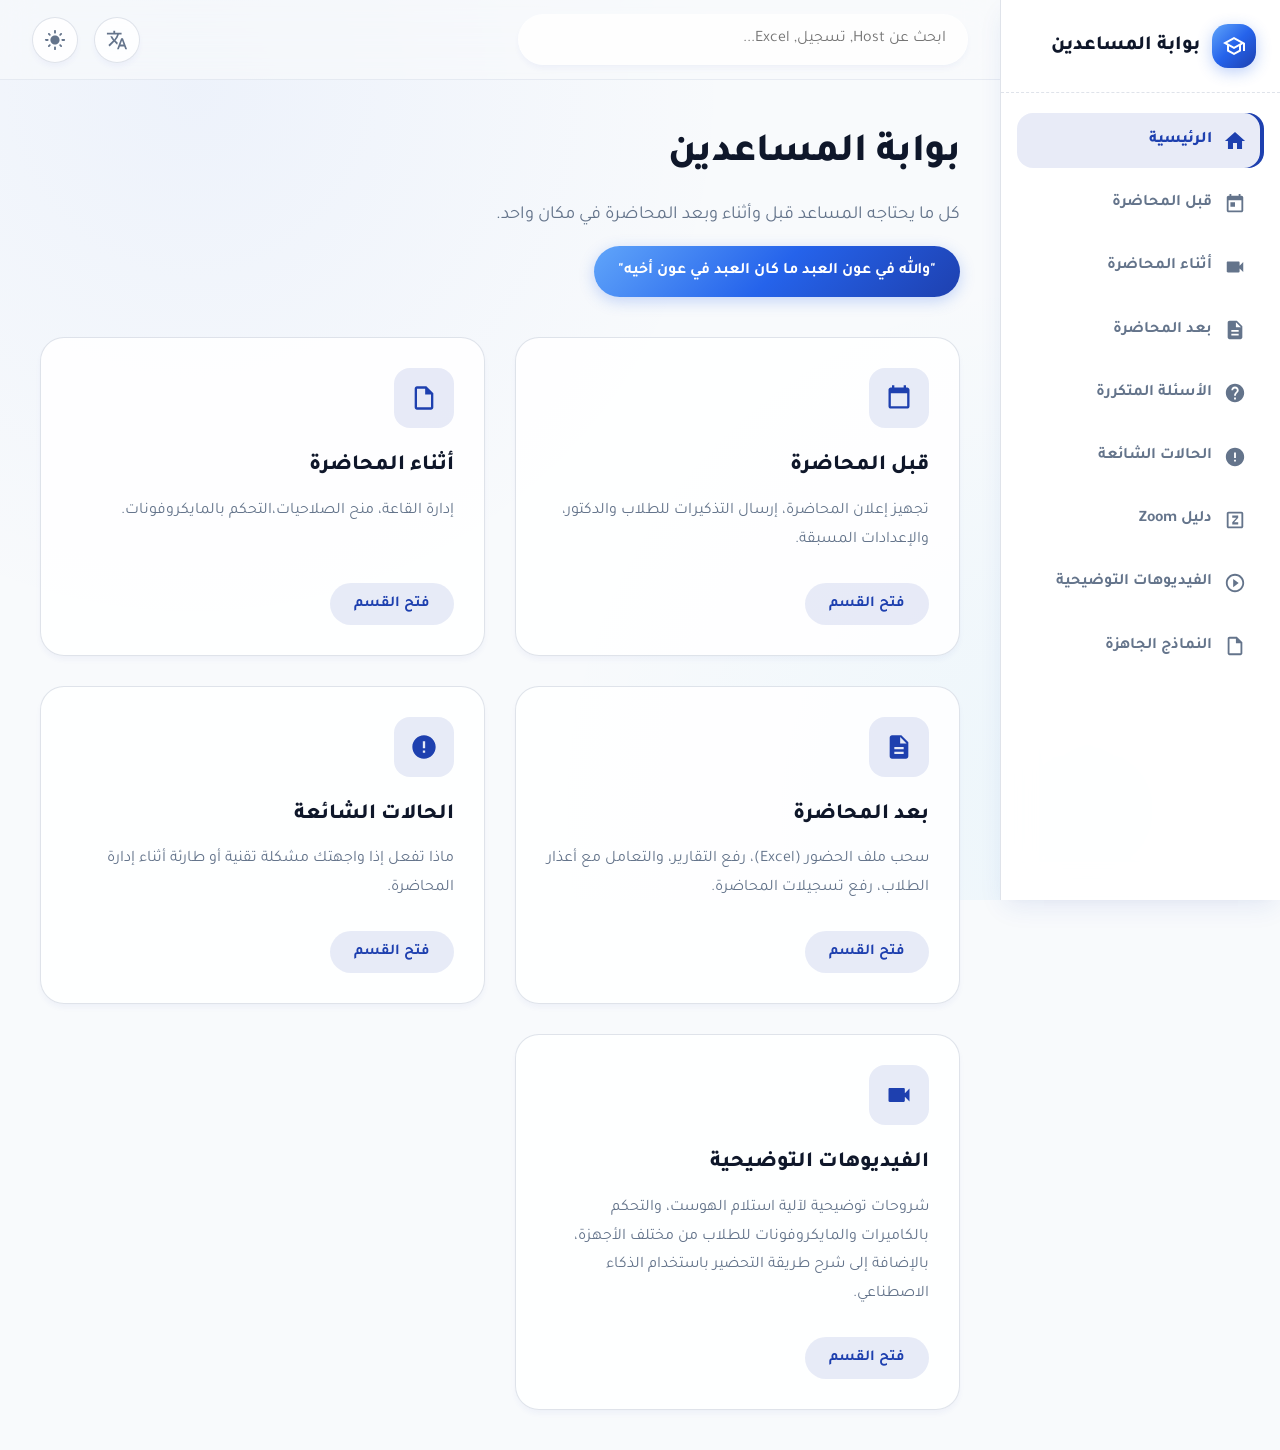
==== commit 9815df60: "Update" ====
--- a/ميم/index.html
+++ b/ميم/index.html
@@ -528,21 +528,29 @@
 
                         <div class="card searchable">
                               <h3 class="card-title" data-i18n="tpl_t3">تقرير الغياب</h3>
-                   <div id="msgBlock3" class="template-box" data-i18n="tpl_b3">*📄 تقرير غياب :* *🔹القسم :*
-*🔹أمينة القسم:* *🔹نائبة الأمينة القسم:*
-*🔹المادة:* *🔹مساعد المادة:* ➖➖➖➖➖➖➖➖
-*▫️اليوم :* *▫️التاريخ:* *▫️رقم المحاضرة :* ➖➖➖➖➖➖➖➖
+                   <div id="msgBlock3" class="template-box" data-i18n="tpl_b3">**📄 تقرير غياب :* 
+
+*🔹القسم :*
+*🔹أمينة القسم:* 
+*🔹نائبة الأمينة القسم:*
+*🔹المادة:* 
+*🔹مساعد المادة:* 
+➖➖➖➖➖➖➖➖
+*▫️اليوم :* 
+*▫️التاريخ:* 
+*▫️رقم المحاضرة :* 
+➖➖➖➖➖➖➖➖
 *♦️اسماء الغائبين بغير عذر :*
 
-*♦️ الحاضرين أقل من الوقت المحسوب :* ➖➖➖➖➖➖➖➖➖➖➖➖
+*♦️ الحاضرين أقل من الوقت المحسوب :* 
+
+➖➖➖➖➖➖➖➖➖➖➖➖
 *❗ لكل غياب خصم [ 2 ]  درجات*
 *❗الغياب 3 محاضرات يُدرج  في قائمة الإنذار*
 *❗الغياب 4 محاضرات يؤدي إلى الحرمان*
 `⚠️ نؤكد على الالتزام التام بالحضور وتحمّل المسؤولية الأكاديمية`
-📩 في حال وجود عذر:
-يُقدم إلى أمينة القسم
-@
-</div>
+📩 في حال وجود عذر: يُقدم إلى أمينة القسم
+@</div>
                   <button class="card-btn" onclick="copyBoxData(this, 'msgBlock3')">
                       <svg viewBox="0 0 24 24" style="width: 18px; height: 18px; fill: currentColor; margin-left: 5px;"><path d="M16 1H4c-1.1 0-2 .9-2 2v14h2V3h12V1zm3 4H8c-1.1 0-2 .9-2 2v14c0 1.1.9 2 2 2h11c1.1 0 2-.9 2-2V7c0-1.1-.9-2-2-2zm0 16H8V7h11v14z"/></svg>
                       <span data-i18n="copy_text">نسخ النص</span>
--- a/ميم/styles.css
+++ b/ميم/styles.css
@@ -1,34 +1,34 @@
 @import url('https://fonts.googleapis.com/css2?family=Tajawal:wght@300;400;500;700;800&display=swap');
 
 :root {
-    /* ألوان دافئة وحيوية للمظهر الفاتح (بديل الأبيض السادة) */
-    --bg-body: #fdfbf7; 
-    --bg-surface: rgba(255, 255, 255, 0.75); /* شفافية زجاجية */
+    /* ألوان هادئة ورسمية للمظهر الفاتح */
+    --bg-body: #f8fafc; 
+    --bg-surface: rgba(255, 255, 255, 0.85); /* شفافية زجاجية */
     --bg-sidebar: rgba(255, 255, 255, 0.95);
-    --bg-hover: rgba(236, 72, 153, 0.08);
-    --text-main: #27272a;
-    --text-muted: #71717a;
-    
-    /* اللون الرئيسي الجديد (الوردي الزاهي) */
-    --primary-color: #ec4899;
-    --primary-hover: #db2777;
-    --primary-light: rgba(236, 72, 153, 0.12);
-    
-    /* تدرج لوني ثلاثي (برتقالي -> وردي -> بنفسجي) */
-    --accent-gradient: linear-gradient(135deg, #f9b6d8 0%, #ec4899 50%, #c7528c 100%);
-    
-    --border-color: rgba(228, 228, 231, 0.8);
-    
-    /* ظلال تعطي عمقاً وحيوية */
-    --shadow-sm: 0 4px 6px -1px rgba(236, 72, 153, 0.08);
-    --shadow-md: 0 10px 25px -5px rgba(236, 72, 153, 0.12), 0 8px 10px -6px rgba(0, 0, 0, 0.02);
-    --shadow-lg: 0 20px 25px -5px rgba(236, 72, 153, 0.2), 0 8px 10px -6px rgba(0, 0, 0, 0.05);
-    
-    /* الصناديق التنبيهية متناسقة مع الألوان الجديدة */
-    --note-bg: #fffbeb;
-    --note-border: #f59e0b;
+    --bg-hover: rgba(30, 64, 175, 0.06);
+    --text-main: #0f172a;
+    --text-muted: #64748b;
+    
+    /* اللون الرئيسي الجديد (أزرق أكاديمي / كحلي) */
+    --primary-color: #1e40af;
+    --primary-hover: #2563eb;
+    --primary-light: rgba(30, 64, 175, 0.1);
+    
+    /* تدرج لوني أزرق متناسق ورسمي */
+    --accent-gradient: linear-gradient(135deg, #60a5fa 0%, #2563eb 50%, #1e40af 100%);
+    
+    --border-color: rgba(148, 163, 184, 0.3);
+    
+    /* ظلال زرقاء هادئة تعطي عمقاً أكاديمياً */
+    --shadow-sm: 0 4px 6px -1px rgba(30, 64, 175, 0.05);
+    --shadow-md: 0 10px 25px -5px rgba(30, 64, 175, 0.1), 0 8px 10px -6px rgba(0, 0, 0, 0.02);
+    --shadow-lg: 0 20px 25px -5px rgba(30, 64, 175, 0.15), 0 8px 10px -6px rgba(0, 0, 0, 0.05);
+    
+    /* الصناديق التنبيهية متناسقة مع الطابع الأكاديمي */
+    --note-bg: #eff6ff;
+    --note-border: #2563eb;
     --alert-bg: #fef2f2;
-    --alert-border: #ef4444;
+    --alert-border: #ef4444; /* تُرك الأحمر للتنبيهات للحفاظ على تجربة المستخدم */
     
     --radius-md: 16px;
     --radius-lg: 24px;
@@ -37,36 +37,36 @@
 }
 
 [data-theme="dark"] {
-    /* وضع ليلي عميق جداً يبرز الألوان */
-    --bg-body: #13111c;
-    --bg-surface: rgba(28, 25, 43, 0.75);
-    --bg-sidebar: rgba(20, 18, 31, 0.95);
-    --bg-hover: rgba(236, 72, 153, 0.15);
-    --text-main: #f4f4f5;
-    --text-muted: #a1a1aa;
-    
-    --primary-color: #f472b6;
-    --primary-hover: #ec4899;
-    --primary-light: rgba(244, 114, 182, 0.15);
-    
-    --accent-gradient: linear-gradient(135deg, #fcc773 0%, #e35da2 50%, #957be2 100%);
-    
-    --border-color: rgba(63, 63, 70, 0.5);
-    --shadow-sm: 0 4px 6px -1px rgba(0, 0, 0, 0.4);
-    --shadow-md: 0 10px 25px -5px rgba(0, 0, 0, 0.5);
-    
-    --note-bg: rgba(245, 158, 11, 0.1);
-    --note-border: #f59e0b;
-    --alert-bg: rgba(239, 68, 68, 0.1);
+    /* وضع ليلي عميق (كحلي غامق) يبرز الطابع الرسمي */
+    --bg-body: #0f172a;
+    --bg-surface: rgba(30, 41, 59, 0.75);
+    --bg-sidebar: rgba(15, 23, 42, 0.95);
+    --bg-hover: rgba(96, 165, 250, 0.12);
+    --text-main: #f8fafc;
+    --text-muted: #94a3b8;
+    
+    --primary-color: #60a5fa;
+    --primary-hover: #93c5fd;
+    --primary-light: rgba(96, 165, 250, 0.15);
+    
+    --accent-gradient: linear-gradient(135deg, #93c5fd 0%, #3b82f6 50%, #1d4ed8 100%);
+    
+    --border-color: rgba(71, 85, 105, 0.5);
+    --shadow-sm: 0 4px 6px -1px rgba(0, 0, 0, 0.3);
+    --shadow-md: 0 10px 25px -5px rgba(0, 0, 0, 0.4);
+    
+    --note-bg: rgba(59, 130, 246, 0.15);
+    --note-border: #60a5fa;
+    --alert-bg: rgba(239, 68, 68, 0.15);
     --alert-border: #ef4444;
 }
 
-/* تخصيص شريط التمرير بألوان حيوية */
+/* تخصيص شريط التمرير بألوان زرقاء متناسقة */
 ::-webkit-scrollbar { width: 8px; height: 8px; }
 ::-webkit-scrollbar-track { background: var(--bg-body); }
-::-webkit-scrollbar-thumb { background: #fdc3e5; border-radius: 10px; }
+::-webkit-scrollbar-thumb { background: #93c5fd; border-radius: 10px; }
 ::-webkit-scrollbar-thumb:hover { background: var(--primary-color); }
-[data-theme="dark"] ::-webkit-scrollbar-thumb { background: #3f3f46; }
+[data-theme="dark"] ::-webkit-scrollbar-thumb { background: #475569; }
 [data-theme="dark"] ::-webkit-scrollbar-thumb:hover { background: var(--primary-color); }
 
 * {
@@ -76,12 +76,12 @@
     font-family: 'Tajawal', system-ui, -apple-system, sans-serif;
 }
 
-/* إضافة بقع ضوئية ملونة كخلفية للموقع (Mesh Gradient) */
+/* بقع ضوئية بخلفية الموقع بدرجات الأزرق الفاتح والسماوي الهادئ */
 body {
     background-color: var(--bg-body);
     background-image: 
-        radial-gradient(circle at 15% 10%, rgba(245, 11, 190, 0.08), transparent 40%),
-        radial-gradient(circle at 85% 90%, rgba(139, 92, 246, 0.08), transparent 40%);
+        radial-gradient(circle at 15% 10%, rgba(37, 99, 235, 0.05), transparent 40%),
+        radial-gradient(circle at 85% 90%, rgba(14, 165, 233, 0.05), transparent 40%);
     background-attachment: fixed;
     color: var(--text-main);
     line-height: 1.7;
@@ -91,8 +91,8 @@
 
 [data-theme="dark"] body {
     background-image: 
-        radial-gradient(circle at 15% 10%, rgba(245, 158, 11, 0.12), transparent 40%),
-        radial-gradient(circle at 85% 90%, rgba(139, 92, 246, 0.12), transparent 40%);
+        radial-gradient(circle at 15% 10%, rgba(59, 130, 246, 0.08), transparent 40%),
+        radial-gradient(circle at 85% 90%, rgba(14, 165, 233, 0.08), transparent 40%);
 }
 
 a { text-decoration: none; color: inherit; }
@@ -139,7 +139,7 @@
     display: flex;
     align-items: center;
     justify-content: center;
-    box-shadow: 0 4px 15px rgba(236, 72, 153, 0.4);
+    box-shadow: 0 4px 15px rgba(37, 99, 235, 0.3);
     transition: var(--transition);
 }
 .sidebar-logo:hover {
@@ -217,12 +217,12 @@
     align-items: center;
     justify-content: space-between;
     padding: 0 32px;
-    background-color: rgba(253, 251, 247, 0.6);
+    background-color: rgba(248, 250, 252, 0.6);
     backdrop-filter: blur(16px);
     -webkit-backdrop-filter: blur(16px);
-    border-bottom: 1px solid rgba(228, 228, 231, 0.4);
-}
-[data-theme="dark"] .topbar { background-color: rgba(19, 17, 28, 0.6); }
+    border-bottom: 1px solid rgba(203, 213, 225, 0.4);
+}
+[data-theme="dark"] .topbar { background-color: rgba(15, 23, 42, 0.6); }
 
 .search-container {
     position: relative;
@@ -255,7 +255,7 @@
 }
 
 .search-input:focus {
-    border-color: rgba(236, 72, 153, 0.4);
+    border-color: rgba(37, 99, 235, 0.4);
     box-shadow: 0 0 0 4px var(--primary-light);
     background-color: var(--bg-sidebar);
 }
@@ -289,7 +289,7 @@
     background: var(--accent-gradient);
     border-color: transparent;
     transform: scale(1.05) rotate(5deg);
-    box-shadow: 0 4px 12px rgba(236, 72, 153, 0.3);
+    box-shadow: 0 4px 12px rgba(37, 99, 235, 0.3);
 }
 
 .icon-btn svg { width: 22px; height: 22px; fill: currentColor; }
@@ -342,7 +342,7 @@
 .card:hover {
     transform: translateY(-8px);
     box-shadow: var(--shadow-lg);
-    border-color: rgba(236, 72, 153, 0.3);
+    border-color: rgba(37, 99, 235, 0.3);
 }
 
 .card-icon {
@@ -362,7 +362,7 @@
     background: var(--accent-gradient);
     color: white;
     transform: scale(1.1) rotate(5deg);
-    box-shadow: 0 8px 20px rgba(236, 72, 153, 0.4);
+    box-shadow: 0 8px 20px rgba(37, 99, 235, 0.3);
 }
 
 .card-icon svg { width: 28px; height: 28px; fill: currentColor; }
@@ -401,7 +401,7 @@
 .card-btn:hover {
     background: var(--accent-gradient);
     color: #fff;
-    box-shadow: 0 6px 20px rgba(236, 72, 153, 0.35);
+    box-shadow: 0 6px 20px rgba(37, 99, 235, 0.3);
     transform: translateY(-2px);
 }
 
@@ -440,7 +440,7 @@
 
 .accordion-item:hover { 
     box-shadow: var(--shadow-md); 
-    border-color: rgba(236, 72, 153, 0.3); 
+    border-color: rgba(37, 99, 235, 0.3); 
 }
 
 .accordion-header {
@@ -516,7 +516,7 @@
     border-radius: 30px;
     font-weight: 700;
     font-size: 1rem;
-    box-shadow: 0 4px 15px rgba(236, 72, 153, 0.3);
+    box-shadow: 0 4px 15px rgba(37, 99, 235, 0.25);
 }
 
 .back-to-top {
@@ -531,7 +531,7 @@
     display: flex;
     align-items: center;
     justify-content: center;
-    box-shadow: 0 10px 25px rgba(236, 72, 153, 0.4);
+    box-shadow: 0 10px 25px rgba(37, 99, 235, 0.3);
     opacity: 0;
     visibility: hidden;
     transition: var(--transition);
@@ -539,7 +539,7 @@
 }
 
 .back-to-top.visible { opacity: 1; visibility: visible; }
-.back-to-top:hover { transform: translateY(-8px); box-shadow: 0 15px 30px rgba(236, 72, 153, 0.5); }
+.back-to-top:hover { transform: translateY(-8px); box-shadow: 0 15px 30px rgba(37, 99, 235, 0.4); }
 
 .page-view {
     display: none;
@@ -550,7 +550,7 @@
 
 .overlay {
     position: fixed; top: 0; left: 0; right: 0; bottom: 0;
-    background-color: rgba(19, 17, 28, 0.7); z-index: 95;
+    background-color: rgba(15, 23, 42, 0.7); z-index: 95;
     backdrop-filter: blur(5px);
     display: none; opacity: 0; transition: opacity 0.3s ease;
 }
@@ -573,7 +573,7 @@
 }
 .zoom-key:hover { 
     background: var(--primary-light); 
-    border-color: rgba(236, 72, 153, 0.3);
+    border-color: rgba(37, 99, 235, 0.3);
 }
 .zoom-key svg { width: 26px; height: 26px; fill: var(--text-main); }
 .zoom-key span { font-weight: 700; font-family: monospace; font-size: 1.1rem; }
@@ -587,7 +587,7 @@
     margin-bottom: 20px;
     color: var(--text-main);
     font-size: 0.95rem;
-    border: 1px dashed rgba(236, 72, 153, 0.4);
+    border: 1px dashed rgba(37, 99, 235, 0.4);
     font-family: monospace;
     line-height: 1.6;
 }
@@ -627,7 +627,7 @@
 /* نافذة الفيديو بتنسيق متوافق */
 .custom-video-modal {
     display: none; position: fixed; z-index: 9999; left: 0; top: 0; width: 100%; height: 100%;
-    background-color: rgba(19, 17, 28, 0.85); backdrop-filter: blur(8px);
+    background-color: rgba(15, 23, 42, 0.85); backdrop-filter: blur(8px);
     align-items: center; justify-content: center; opacity: 0; transition: opacity 0.4s ease;
 }
 .custom-video-modal.show-modal { display: flex; opacity: 1; }
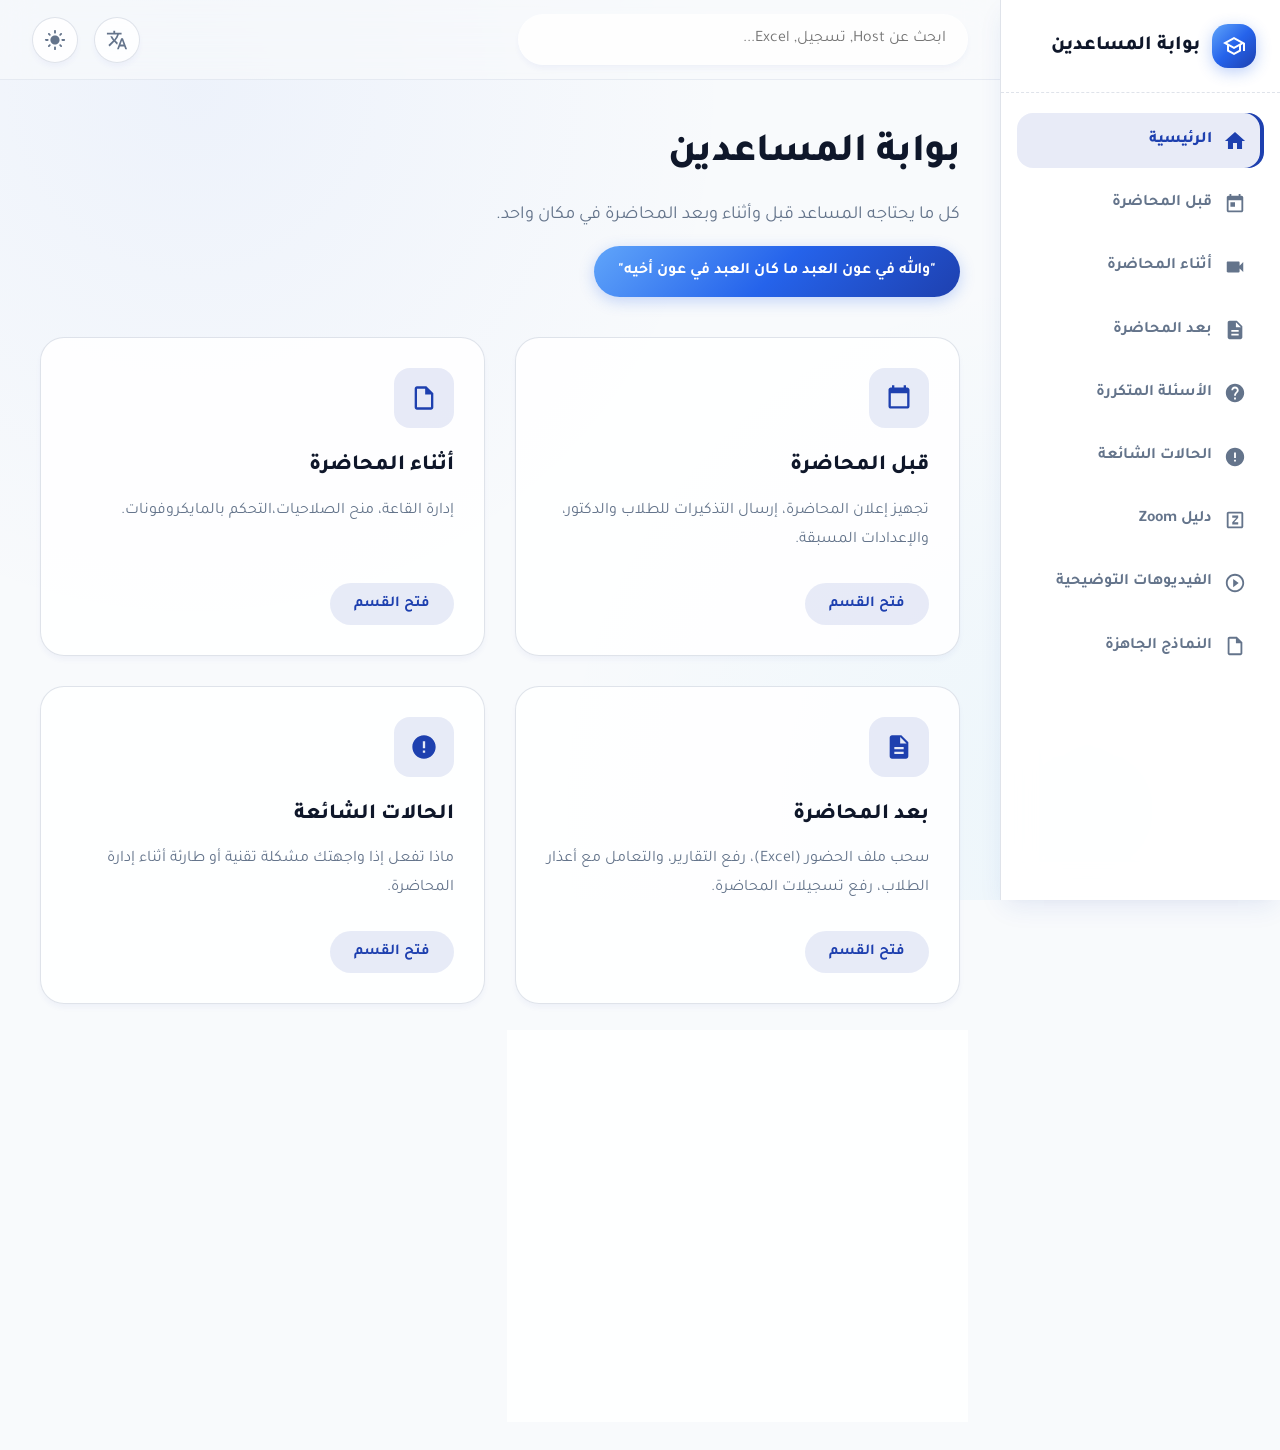
==== commit 8844dac2: "Update" ====
--- a/ميم/index.html
+++ b/ميم/index.html
@@ -528,28 +528,28 @@
 
                         <div class="card searchable">
                               <h3 class="card-title" data-i18n="tpl_t3">تقرير الغياب</h3>
-                   <div id="msgBlock3" class="template-box" data-i18n="tpl_b3">**📄 تقرير غياب :* 
-
+                   <div id="msgBlock3" class="template-box" data-i18n="tpl_b3">*📄 تقرير غياب :* 
 *🔹القسم :*
 *🔹أمينة القسم:* 
 *🔹نائبة الأمينة القسم:*
 *🔹المادة:* 
-*🔹مساعد المادة:* 
+*🔹مساعد المادة:*
 ➖➖➖➖➖➖➖➖
 *▫️اليوم :* 
 *▫️التاريخ:* 
-*▫️رقم المحاضرة :* 
+*▫️رقم المحاضرة :*
 ➖➖➖➖➖➖➖➖
 *♦️اسماء الغائبين بغير عذر :*
 
-*♦️ الحاضرين أقل من الوقت المحسوب :* 
+*♦️ الحاضرين أقل من الوقت المحسوب :*
 
 ➖➖➖➖➖➖➖➖➖➖➖➖
 *❗ لكل غياب خصم [ 2 ]  درجات*
 *❗الغياب 3 محاضرات يُدرج  في قائمة الإنذار*
 *❗الغياب 4 محاضرات يؤدي إلى الحرمان*
-`⚠️ نؤكد على الالتزام التام بالحضور وتحمّل المسؤولية الأكاديمية`
-📩 في حال وجود عذر: يُقدم إلى أمينة القسم
+\`⚠️ نؤكد على الالتزام التام بالحضور وتحمّل المسؤولية الأكاديمية\`
+📩 في حال وجود عذر:
+يُقدم إلى أمينة القسم
 @</div>
                   <button class="card-btn" onclick="copyBoxData(this, 'msgBlock3')">
                       <svg viewBox="0 0 24 24" style="width: 18px; height: 18px; fill: currentColor; margin-left: 5px;"><path d="M16 1H4c-1.1 0-2 .9-2 2v14h2V3h12V1zm3 4H8c-1.1 0-2 .9-2 2v14c0 1.1.9 2 2 2h11c1.1 0 2-.9 2-2V7c0-1.1-.9-2-2-2zm0 16H8V7h11v14z"/></svg>
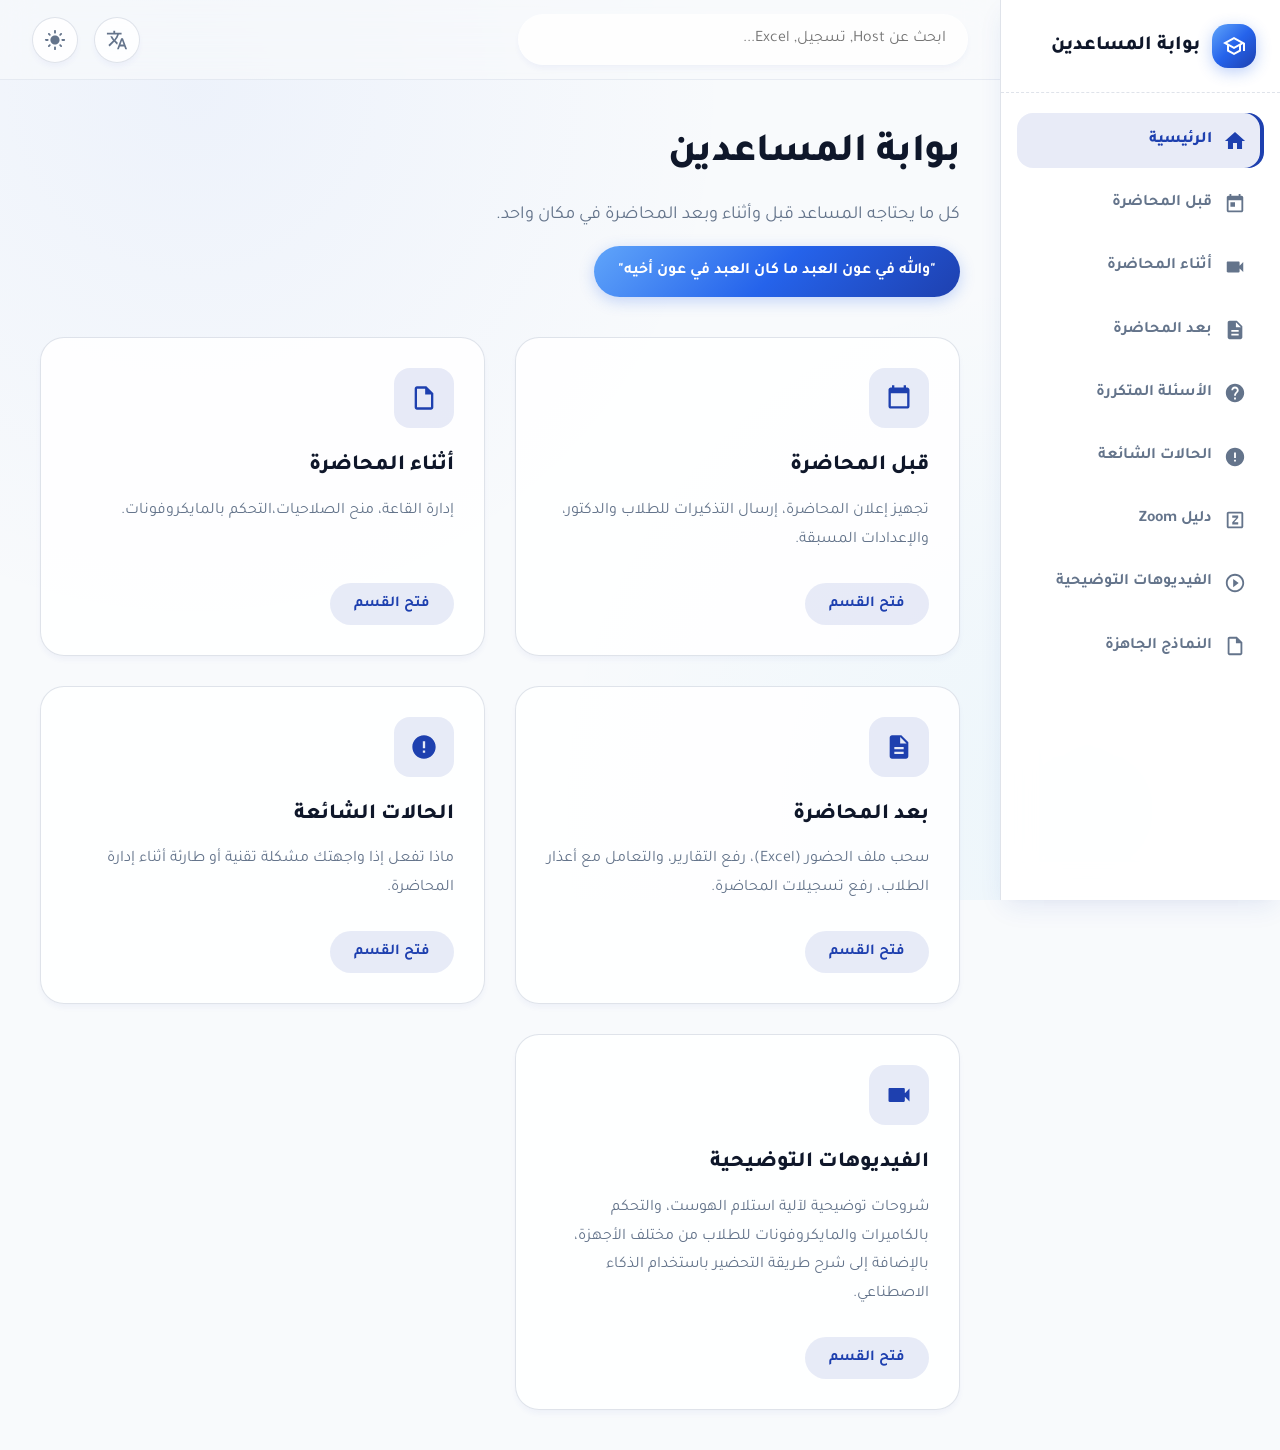
==== commit 41fc51d6: "Update" ====
--- a/ميم/index.html
+++ b/ميم/index.html
@@ -487,21 +487,25 @@
 
                         <div class="card searchable">
                             <h3 class="card-title" data-i18n="tpl_t2">تقرير المحاضرة المعتاد</h3>
-                            <div id="msgBlock2" class="template-box" data-i18n="tpl_b2">*📄تقرير محاضرة :* *♦️المرحلة:*
+                            <div id="msgBlock2" class="template-box" data-i18n="tpl_b2">*📄تقرير محاضرة :* 
+*♦️المرحلة:*
 *♦️القسم:*
 *♦️أمين القسم :*
 *♦️اسم المادة :*
 *♦️كود المادة :*
 *♦️مساعد المادة :*
 ___________
-*▫️اليوم:* *▫️التاريخ :*
-*▫️ الدكتور :*
- *رقم المحاضرة:*
+*▫️اليوم:* 
+*▫️التاريخ :*
+*▫️الدكتور :*
+*▫️رقم المحاضرة:*
 *▫️موعد المحاضرة:*
 *▪️القاعة:*
 ___________
 ▪️ *حالة المحاضره (هل تمت أو لا):*
-▫️ *حضر الدكتور في(وقته، تأخر):* ▪️ *النت (ضعيف،ممتاز،جيد):* ▫️ *عرض المادة (تم،لا):*
+▫️ *حضر الدكتور في(وقته، تأخر):*
+▪️ *النت (ضعيف،ممتاز،جيد):*
+▫️ *عرض المادة (تم،لا):*
 
 *ملاحظات:*
 
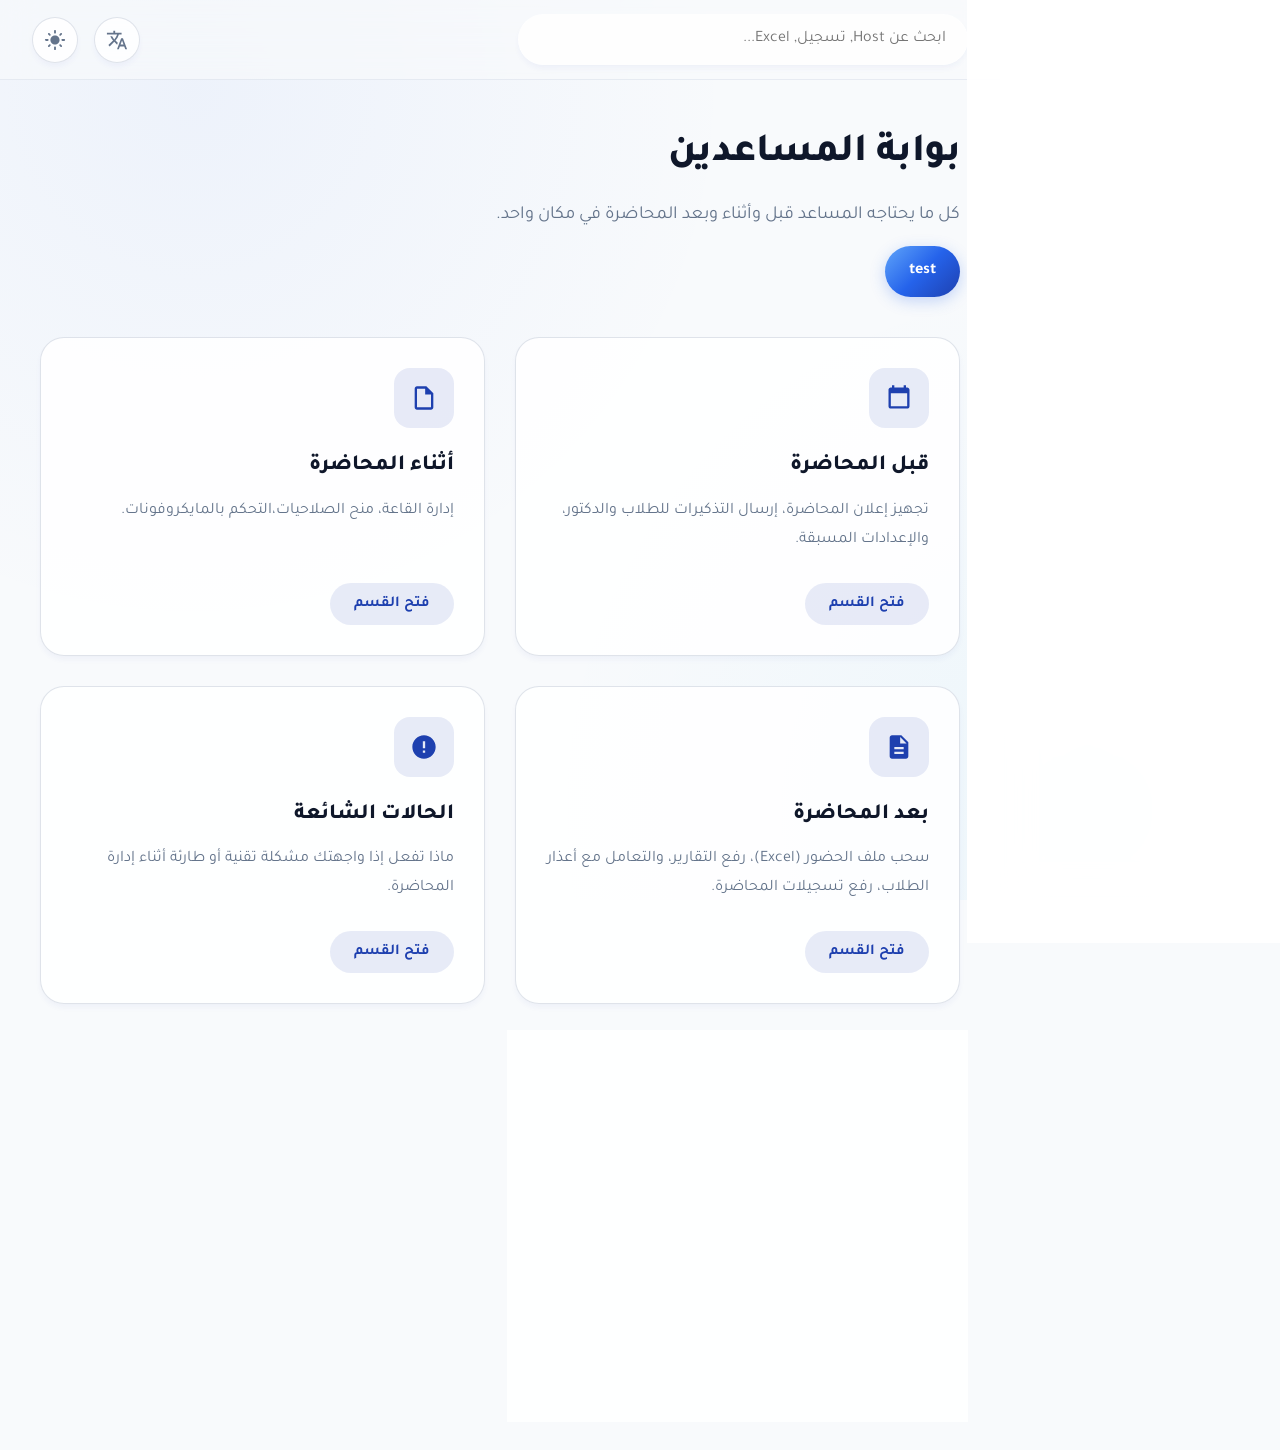
==== commit 04befb3d: "Update" ====
--- a/ميم/index.html
+++ b/ميم/index.html
@@ -91,7 +91,7 @@
                     <div class="page-header">
                         <h1 data-i18n="home_title">بوابة المساعدين</h1>
                         <p data-i18n="home_desc">كل ما يحتاجه المساعد قبل وأثناء وبعد المحاضرة في مكان واحد.</p>
-                        <ul data-i18n="home_quote" class="quote-text">"والله في عون العبد ما كان العبد في عون أخيه"</ul>
+                        <ul data-i18n="home_quote" class="quote-text">"test"</ul>
                     </div>
 
                     <div class="cards-grid">
@@ -513,7 +513,8 @@
 *ملاحظات الغياب:*
  *▫️ العدد الكلي :*
 *▪️عدد الحضور :*
- *▪️عدد الغياب  :* ⏲️ *تصنيف الغياب*⏲
+ *▪️عدد الغياب  :*
+⏲️ *تصنيف الغياب*⏲
 1️⃣ *الغياب بدون عذر* : 
 
 
